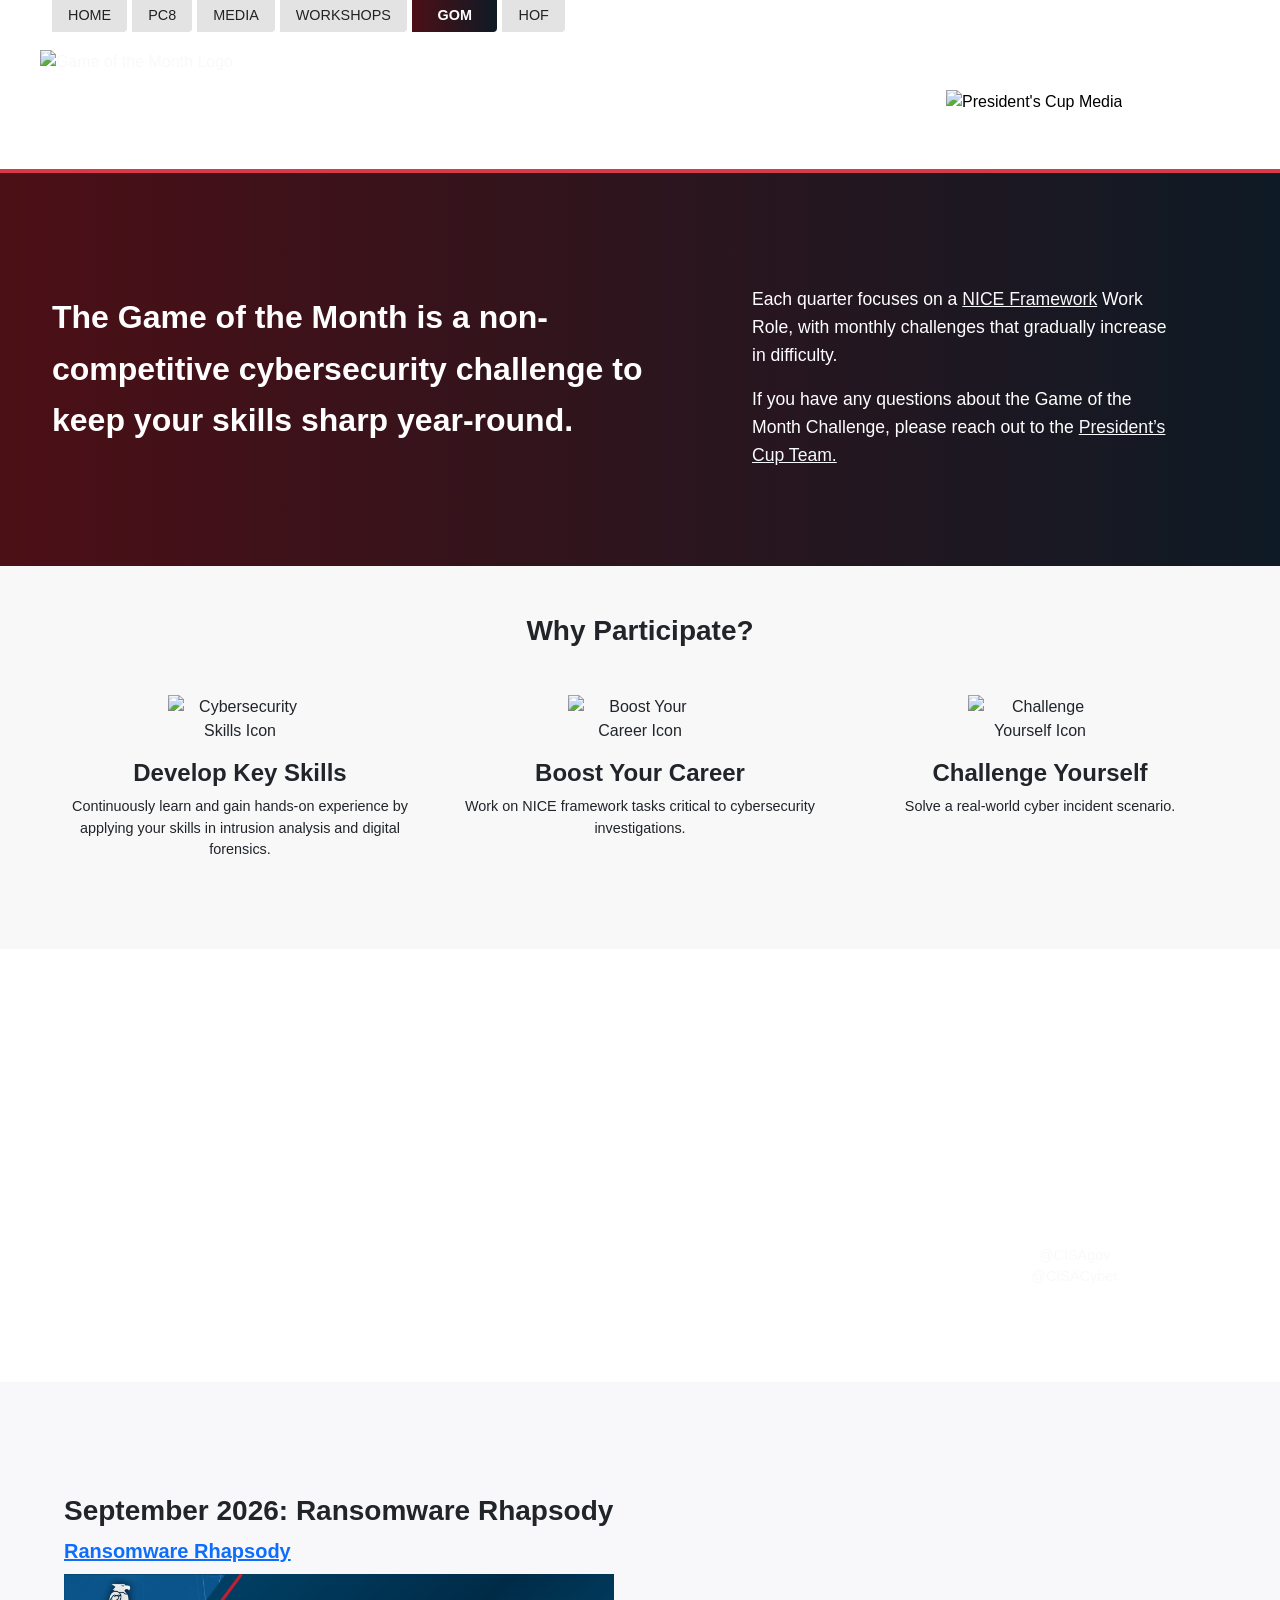
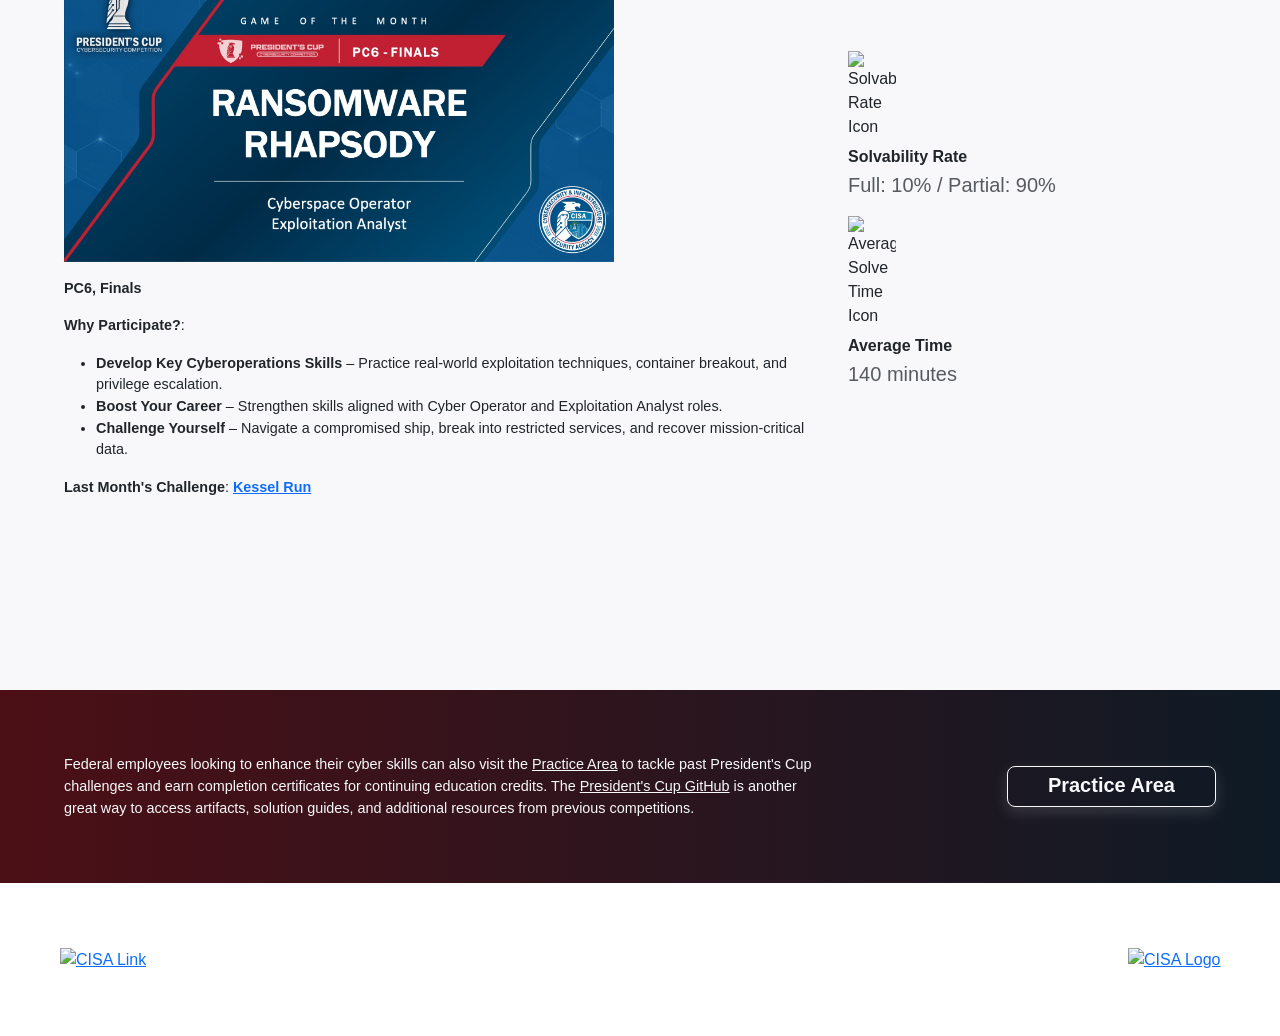
==== game-of-the-month/index.html @ ff6e50f5 "pc8-v8.1.5 Update Game of the Month for September (Ransomware Rhapsody)." ====
<!DOCTYPE html>
<html lang="en">
<head>
    <meta charset="UTF-8">
    <meta name="viewport" content="width=device-width, initial-scale=1.0">
    <title>President's Cup Cybersecurity Competition - Game of the Month</title>
    
    <!-- Favicon -->
    <link rel="icon" href="../img/favicon/favicon.png" type="image/png">
    <link rel="icon" href="../img/favicon/favicon-light.png" type="image/png" media="(prefers-color-scheme: light)">
    <link rel="icon" href="../img/favicon/favicon-dark.png" type="image/png" media="(prefers-color-scheme: dark)">

    <!-- Bootstrap CSS -->
    <link href="https://cdn.jsdelivr.net/npm/bootstrap@5.3.3/dist/css/bootstrap.min.css" rel="stylesheet">
    
    <!-- Animate.css -->
    <link rel="stylesheet" href="https://cdnjs.cloudflare.com/ajax/libs/animate.css/4.1.1/animate.min.css"/>

    <!-- Main Stylesheet -->
    <link rel="stylesheet" href="../css/style.css?ver=8.1.5">
    
    <!-- Google tag (gtag.js) -->
    <script async src="https://www.googletagmanager.com/gtag/js?id=G-NVR9SKL9J6"></script>
    <script>
    window.dataLayer = window.dataLayer || [];
    function gtag(){dataLayer.push(arguments);}

    gtag('set', {
        'allow_google_signals': false,
        'allow_ad_personalization_signals': false,
        'ads_data_redaction': true
    });

    gtag('js', new Date());

    gtag('config', 'G-NVR9SKL9J6', {
        'allow_google_signals': false,
        'allow_ad_personalization_signals': false
    });
    </script>

    <!-- We participate in the US government's analytics program. See the data at analytics.usa.gov. -->
    <script async type="text/javascript" src="https://dap.digitalgov.gov/Universal-Federated-Analytics-Min.js?agency=DHS" id="_fed_an_ua_tag"></script>

</head>

<body>

    <!-- Header Navigation -->
    <header>
        <div class="container">
            <ul class="nav nav-tabs-std">
                <li class="nav-item">
                    <a class="nav-link" href="../"><span>Home</span></a>
                </li>
                <li class="nav-item">
                    <a class="nav-link" href="../pc8/"><span>PC8</span></a>
                </li>
                <li class="nav-item">
                    <a class="nav-link" href="../media/"><span>Media</span></a>
                </li>
                <li class="nav-item">
                    <a class="nav-link" href="../workshops/"><span>Workshops</span></a>
                </li>
                <li class="nav-item">
                    <a class="nav-link active nav-minimized" aria-current="page" href="../game-of-the-month/"><span>GoM</span></a>
                </li>
                <li class="nav-item">
                    <a class="nav-link nav-minimized" href="../hack-of-fame/"><span>HoF</span></a>
                </li>
            </ul>
        </div>
    </header>

    <main>
        <!-- Executive Order Evergreen -->
        <section id="executive-order" class="executive-icon ps-4 pb-3 pt-5 pe-5 text-black">
            <div class="container">
                <div class="row">
                    <div class="logo-cisa pt-4">
                        <img src="../img/logo-cisa.png" loading="eager" data-cf-lazy="never" alt="President's Cup Media">
                    </div>
                </div>
            </div>
        </section>

        <!-- Hero Section for Game of the Month Page -->
        <section class="mt-4">
             <div class="container position-relative">
                <div class="gom-hero-title">
                    <img src="../img/gom-title.png" class="img-fluid" loading="eager" data-cf-lazy="never" alt="Game of the Month Logo">
                </div>
            </div>
        </section>

        <!-- Hero Section for Game of the Month Page -->
        <section id="gom-hero" class="hero-gradient-section px-3">
             <div class="container position-relative">
                <div class="row align-items-center">
                    <!-- Left Column: Title and Description -->
                    <div class="col-lg-7 col-md-12">
                        <p class="fs-2 fw-bold">
                            The Game of the Month is a non-competitive cybersecurity challenge to keep your skills sharp year-round. 
                        </p>
                    </div>
    
                    <!-- Right Column: Bullet Points -->
                    <div class="col-lg-5 col-md-12">
                        <ul class="fs-6 features-list">
                            <p>Each quarter focuses on a <a  class="link-light" href="https://niccs.cisa.gov/tools/nice-framework" target="_blank" rel="noopener noreferrer">NICE Framework</a> Work Role, with monthly challenges that gradually increase in difficulty.</p> 
                            <p>If you have any questions about the Game of the Month Challenge, please reach out to the <a class="link-light" href="mailto:presidentscup@cisa.dhs.gov" target="_blank" rel="noopener noreferrer">President’s Cup Team.</a></p>
                        </ul>
                    </div>
                </div>
            </div>
        </section>

        <!-- Why Participate Section -->
        <section id="why-participate" class="py-5 text-center">
            <div class="container text-dark">
                <h3 class="mb-5">Why Participate?</h3>
                <div class="row">
                    <div class="col-md-4 mb-4">
                        <div class="mb-3 mx-auto">
                            <img src="../img/icon-laptop.png" class="img-fluid" alt="Cybersecurity Skills Icon" loading="eager" data-cf-lazy="never">
                        </div>
                        <h4>Develop Key Skills</h4>
                        <p class="px-1 mt-2">Continuously learn and gain hands-on experience by applying your skills in intrusion analysis and digital forensics.</p>
                    </div>
                    <div class="col-md-4 mb-4">
                        <div class="mb-3 mx-auto">
                            <img src="../img/icon-stairs.png" class="img-fluid" alt="Boost Your Career Icon" loading="eager" data-cf-lazy="never">
                        </div>
                        <h4>Boost Your Career</h4>
                        <p class="px-1 mt-2">Work on NICE framework tasks critical to cybersecurity investigations.</p>
                    </div>
                    <div class="col-md-4 mb-4">
                        <div class="mb-3 mx-auto">
                            <img src="../img/icon-flag.png" class="img-fluid" alt="Challenge Yourself Icon" loading="eager" data-cf-lazy="never">
                        </div>
                        <h4>Challenge Yourself</h4>
                        <p class="px-1 mt-2">Solve a real-world cyber incident scenario.</p>
                    </div>
                </div>
            </div>
        </section>
        
       <!-- Archive Section -->
        <section id="gom-archive" class="py-5 text-white">
            <div class="py-5">
                    <div class="row py-5 align-items-center">
                        <div class="col-lg-1 col-md-12">
                        </div>
                        <div class="col-lg-6 col-md-12 mb-4 mb-lg-0">
                            <h3 class="fs-2 px-4">Game of the Month promotes the best that the President’s Cup has to offer with content from across the archive.</h3>
                        </div>
                        <div class="col-lg-1 col-md-12">
                        </div>
                        <div class="col-lg-4 col-md-12 text-center px-5">
                            <p class="px-5 fs-6">Each new challenge will be announced during the first week of the month on this page and CISA’s social media accounts:</p>
                            <div>
                                <svg xmlns="http://www.w3.org/2000/svg" width="24" height="24" fill="currentColor" class="bi bi-twitter-x mb-3" viewBox="0 0 16 16">
                                  <path d="M12.6.75h2.454l-5.36 6.142L16 15.25h-4.937l-3.867-5.07-4.425 5.07H.316l5.733-6.57L0 .75h5.063l3.495 4.633L12.601.75Zm-.86 13.028h1.36L4.323 2.145H2.865z"/>
                                </svg>
                                <p class="mb-0 text-white-50">
                                    <a class="link-light" href="https://x.com/CISAgov" target="_blank" rel="noopener noreferrer">
                                        @CISAgov
                                    </a>
                                </p>
                                <p class="mb-0 text-white-50">
                                    <a class="link-light" href="https://x.com/CISACyber" target="_blank" rel="noopener noreferrer">
                                        @CISACyber
                                    </a>
                                </p>
                            </div>
                        </div>
                    </div>
            </div>
        </section>

        <!-- Game Section -->
        <section id="gom-game" class="pt-3 pb-5">
            <div class="container py-5 px-4 text-dark">
                <div class="row py-5 align-items-center">
                    <!-- Left Column -->
                    <div class="col-lg-8">
                        <h3 class="mb-2">September 2026: Ransomware Rhapsody</h3>
                        <div class="gom-game-card mb-5">
                            <a href="https://presidentscup.cisa.gov/ctf/events/7/challenge/93" target="_blank" rel="noopener noreferrer">
                                <p class="fs-5 fw-bold mb-2">Ransomware Rhapsody</p>
                                <img src="game/2026/gom-2026-09.jpg" class="img-fluid mb-3" loading="eager" alt="Ransomware Rhapsody - September 2026 Game of the Month" data-cf-lazy="never">
                            </a>
                            <p class="fw-bold mb-3">
                            PC6, Finals
                                <span class="d-none">
                                    /
                                    Exploitation Analyst (CE-121)
                                    /
                                    Cyber Defense Forensics Analyst (CY-212)
                                    /
                                    Cyber Defense Incident Responder (CY-531)
                                </span>
                            </p>
                            <p><b>Why Participate?</b>:
                                <ul>
                                    <li><b>Develop Key Cyberoperations Skills</b> – Practice real-world exploitation techniques, container breakout, and privilege escalation.</li>
                                    <li><b>Boost Your Career</b> – Strengthen skills aligned with Cyber Operator and Exploitation Analyst roles.</li>
                                    <li><b>Challenge Yourself</b> – Navigate a compromised ship, break into restricted services, and recover mission-critical data.</li>
                                </ul>
                            </p>
                            <p><b>Last Month's Challenge</b>:
                                <b><a href="https://presidentscup.cisa.gov/ctf/events/7/challenge/94" target="_blank" rel="noopener noreferrer"> Kessel Run</a></b>
                            </p>
                        </div>
                    </div>
                    <!-- Right Column -->
                    <div class="col-lg-4 mt-4 mt-lg-0">
                        <div class="row">
                            <div class="col-12">
                                <img src="../img/icon-percent.png" class="img-fluid mb-2 gom-icon" alt="Solvability Rate Icon" loading="eager" data-cf-lazy="never">
                                <h4 class="fs-6 mb-1">Solvability Rate</h4>
                                <p class="fs-5 mb-0 text-muted">Full: 10% / Partial: 90%</p>
                            </div>
                            <div class="col-6 mt-3">
                                <img src="../img/icon-time.png" class="img-fluid mb-2 gom-icon" alt="Average Solve Time Icon" loading="eager" data-cf-lazy="never">
                                <h4 class="fs-6 mb-1">Average Time</h4>
                                <p class="fs-5 mb-0 text-muted">140 minutes</p>
                            </div>
                        </div>
                    </div>
                </div>
            </div>
        </section>
        
       <!-- History Section -->
        <section style="display: none" id="gom-history" class="pt-5 gradient-section text-center">
            <div class="container px-4 text-light">
                <h3 class="mb-3 fs-1">Game of the Month Archive</h3>
                <p class="mb-5 fs-5">Stay tuned for updates as challenges are released.</p>
            </div>
            <div>
                <img src="../img/gom-peeling-temp.png" class="img-fluid w-100 mt-3" loading="eager" data-cf-lazy="never" alt="Game of the Month Archive">
            </div>
        </section>
        
       <!-- Leaderboard Section -->
        <section style="display: none" id="gom-leaderboard" class="py-5 bg-white text-dark">
            <div class="container px-4 py-5">
                <div class="row">
                    <div class="col-lg-5">
                        <h3 class="mb-3">Leaderboard</h3>
                        <p class="text-muted">This section highlights our top participants from previous Game of the Month challenges.</p>
                    </div>
                    <div class="col-lg-7 mt-4 mt-lg-0 text-center">
                        <div class="leaderboard">
                            <div class="leaderboard-header row d-none d-lg-flex">
                                <h4 class="col-6 fs-5 text-uppercase">GAME</h4>
                                <h4 class="col-3 fs-5 text-uppercase">NAME</h4>
                                <h4 class="col-3 fs-5 text-uppercase">SCORE</h4>
                            </div>
                            <div class="leaderboard-item row pt-2">
                                <p class="col-lg-6" data-label="GAME">Peeling an Onion</p>
                                <p class="col-lg-3" data-label="NAME">John Smith</p>
                                <p class="col-lg-3" data-label="SCORE">43813</p>
                            </div>
                            <div class="leaderboard-item row">
                                <p class="col-lg-6" data-label="GAME">All Your Domains Are Belong To Us</p>
                                <p class="col-lg-3" data-label="NAME">Jimmy Smith</p>
                                <p class="col-lg-3" data-label="SCORE">105902</p>
                            </div>
                            <div class="leaderboard-item row">
                                <p class="col-lg-6" data-label="GAME">A King's Ransom</p>
                                <p class="col-lg-3" data-label="NAME">Jennifer Smith</p>
                                <p class="col-lg-3" data-label="SCORE">50199</p>
                            </div>
                             <div class="leaderboard-item row">
                                <p class="col-lg-6" data-label="GAME">Game 4</p>
                                <p class="col-lg-3" data-label="NAME">Timothy Smith</p>
                                <p class="col-lg-3" data-label="SCORE">3092</p>
                            </div>
                             <div class="leaderboard-item row">
                                <p class="col-lg-6" data-label="GAME">Game 5</p>
                                <p class="col-lg-3" data-label="NAME">Jerry Smith</p>
                                <p class="col-lg-3" data-label="SCORE">50921</p>
                            </div>
                             <div class="leaderboard-item row">
                                <p class="col-lg-6" data-label="GAME">Game 6</p>
                                <p class="col-lg-3" data-label="NAME">Jillian Smith</p>
                                <p class="col-lg-3" data-label="SCORE">10394</p>
                            </div>
                        </div>
                    </div>
                </div>
            </div>
        </section>

       <!-- Practice Area -->
        <section id="gom-practice" class="py-5 gradient-section">
            <div class="container px-4 py-3 text-light">
                <div class="row align-items-center">
                    <div class="col-lg-8 text-center text-lg-start">
                        <p class="mb-0">Federal employees looking to enhance their cyber skills can also visit the <a class="link-light" href="https://presidentscup.cisa.gov/ctf/practice" target="_blank" rel="noopener noreferrer">Practice Area</a> to tackle past President's Cup challenges and earn completion certificates for continuing education credits. The <a class="link-light" href="https://github.com/cisagov/prescup-challenges" target="_blank" rel="noopener noreferrer">President's Cup GitHub</a> is another great way to access artifacts, solution guides, and additional resources from previous competitions.</p>
                    </div>
                    <div class="col-lg-4 text-center mt-4 mt-lg-0 text-lg-end">
                        <a href="https://presidentscup.cisa.gov/ctf/practice" target="_blank" rel="noopener noreferrer" class="btn btn-outline-light btn-lg shadow-light">Practice Area</a>
                    </div>
                </div>
            </div>
        </section>

    </main>

    <!-- Footer -->
    <footer class="py-5">
        <div class="container py-3">
            <div class="d-flex flex-column flex-md-row justify-content-between align-items-center">
                <div class="mb-4 mb-md-0">
                    <div class="footer-briefed px-2">
                        <a href="https://www.cisa.gov/prescup" target="_blank" rel="noopener noreferrer">
                            <img src="../img/footer-cisa.png" loading="eager" data-cf-lazy="never" alt="CISA Link">
                        </a>
                    </div>
                </div>
                <div class="d-flex align-items-center">
                    <div class="footer-logo">
                        <a href="https://www.cisa.gov" target="_blank" rel="noopener noreferrer">
                            <img src="../img/footer-logo-cisa.png" loading="eager" data-cf-lazy="never" alt="CISA Logo"> 
                        </a>                  
                    </div>
                </div>
            </div>
        </div>
    </footer>

    <!-- Bootstrap JS Bundle -->
    <script src="https://cdn.jsdelivr.net/npm/bootstrap@5.3.3/dist/js/bootstrap.bundle.min.js"></script>
    
    <!-- Custom JS for animations -->
    <!-- 
    <script>
        document.addEventListener('DOMContentLoaded', function () {
            const animatedElements = document.querySelectorAll('.redacted-container, .btn-register');

            if (animatedElements.length > 0) {
                const observer = new IntersectionObserver((entries) => {
                    entries.forEach(entry => {
                        if (entry.isIntersecting) {
                            entry.target.classList.add('is-visible');
                            observer.unobserve(entry.target);
                        }
                    });
                }, {
                    threshold: 0.5 // Trigger when 50% of the element is visible
                });

                animatedElements.forEach(el => {
                    observer.observe(el);
                });
            }

            // Text decode effect for navigation
            const letters = "ABCDEFGHIJKLMNOPQRSTUVWXYZ0123456789/$@!?";
            const navLinks = document.querySelectorAll('.nav-tabs-spy .nav-link span');

            const decodeEffect = (element) => {
                const originalText = element.dataset.originalText;
                let iteration = 0;

                if (element.dataset.intervalId) {
                    clearInterval(parseInt(element.dataset.intervalId));
                }

                const intervalId = setInterval(() => {
                    element.innerText = originalText
                        .split("")
                        .map((letter, index) => {
                            if(index < iteration) {
                                return originalText[index];
                            }
                            return letters[Math.floor(Math.random() * letters.length)];
                        })
                        .join("");

                    if(iteration >= originalText.length){
                        clearInterval(intervalId);
                        element.dataset.intervalId = null;
                    }

                    iteration += 1 / 3;
                }, 65); // animation speed

                element.dataset.intervalId = intervalId;
            };

            navLinks.forEach(span => {
                span.dataset.originalText = span.innerText;
                span.style.minWidth = span.offsetWidth + 'px';
                span.style.display = 'inline-block';

                // Initial animation on page load
                decodeEffect(span);

                // Add hover event listener
                span.parentElement.onmouseover = () => {
                    // decodeEffect(span);
                };
            });
        });
    </script>
    -->

    <!-- Fix for Cloudflare Miroge -->
    <script>   
        function fixCloudflareMirageImages() {
            const images = document.querySelectorAll('img');
            
            images.forEach(img => {

                if (!img.src && img.dataset.cfsrc) {
                    // Override Cloudflare parameters
                    img.style.setProperty('display', 'inherit', 'important');
                    img.style.setProperty('visibility', 'inherit', 'important');
                    img.src = img.dataset.cfsrc;
                }
            });
        }
    
        // Run the function after the current browser execution stack is clear
        setTimeout(fixCloudflareMirageImages, 1);
    </script>

</body>
</html>
---- css/style.css ----
/*--------------------------------------------------
  Global Styles & Variables
--------------------------------------------------*/
:root {
    --dark-bg: #000000; /* Page background is now black */
    --light-text: #f8f9fa;
    --dark-text: #212529;
    --spy-gray: #343a40;
    --placeholder-gray: #CCCCCC;
}

html {
    /* touch-screen off-canvas color */
    /* background: #333333; */
}

body {
    /* background-color: var(--dark-bg); */ 
    color: var(--light-text);
    font-family: 'Helvetica Neue', Helvetica, Arial, sans-serif;
    -webkit-font-smoothing: antialiased;
    -moz-osx-font-smoothing: grayscale;
    overflow-x: hidden;
}

h1, h2, h3, h4, h5, h6 {
    font-weight: 700;
}

h2, h5 {
    font-family: Futura, 'Helvetica Neue', Helvetica, Arial, sans-serif;
    text-transform: uppercase;
}

p, li, .inner-table {
    font-size: 0.9rem;
}

/* Bootstrap container max-width override */ 
.container {
    max-width: 1200px;
}

/* Increase font size on larger screens */ 
@media (min-width: 1601px) {
    html {
        font-size: 18px;
    }
    p, li {
        font-size: 1rem;
    }
    .nav-tabs-spy .nav-link {
        padding: 0rem 1.4rem !important;
    }
    .nav-tabs-alt .nav-link {
        padding: 0.1rem 1.4rem !important;
    }
}



/*--------------------------------------------------
  Cloudflare Mirage / Server-Side Overrides
--------------------------------------------------*/
@media (max-width: 768px) {
    #workshop-details img[data-cfsrc*="icon"] {
        margin: 0px auto !important;
        margin-bottom: 20px !important;
    }
    #why-participate img[data-cfsrc*="icon"] {
        margin: 0px auto !important;
    }
}






/*--------------------------------------------------
  Torn Edge Mask Effect (Only Works On Server, Can't Be Tested Locally)
--------------------------------------------------*/

.torn-edge-top {
    position: relative;
    background-color: green; /* This is the color of our section */
}

.torn-edge-top::before {
    content: ''; /* Pseudo-elements must have a content property */
    position: absolute; /* Positioned relative to the .torn-edge-section */
    
    /* Sizing and Positioning */
    width: 100%;
    height: 36px; /* This should be the height of your tear effect */
    left: 0;
    top: -36px; /* This is the key: a negative top value equal to the height pulls it up, overlapping the previous section */

    /* The background color MUST be set explicitly to match the section's color */
    background-color: blue;

    /* * The SVG mask. The mask cuts out the shape from the background.
     * 'mask-size: cover;' ensures the SVG stretches to fill the entire pseudo-element.
    */
  -webkit-mask-image: url('../img/mask-paper-top.png');
  -webkit-mask-repeat: repeat;
  -webkit-mask-position: bottom;
  -webkit-mask-size: contain;

  mask-image: url('../img/mask-paper-top.png');
  mask-repeat: repeat;
  mask-position: bottom;
  mask-size: contain;
}

@media (max-width: 768px) {
   .torn-edge-top:before {
        -webkit-mask-size:300% 50%;
        mask-size: 300% 30%;
    }
}  
  

/*--------------------------------------------------
  Header & Navigation Tabs
--------------------------------------------------*/
header {
    position: relative;
    z-index: 10;
}

.nav-item {
    margin-right: 5px;
}

@media (max-width: 768px) {
    header .container {
        padding-left: 0px !important;
        padding-right: 0px !important;
    }
}

@media (max-width: 576px) {
    /* Full-width mobile navigation */
    header .container {
        max-width: 100%;
        padding: 0;
    }
    .nav-tabs-std {
        display: flex;
        flex-wrap: nowrap;
        width: 100%;
    }
    .nav-tabs-std .nav-item {
        flex-grow: 1;
        text-align: center;
        margin: 0;
    }
    .nav-tabs-std .nav-link {
        width: 100%;
        border-radius: 0;
    }
}




/*----------------------------
  Spy Tabs
----------------------------*/

.nav-tabs-spy {
    border-bottom: none; 
    display: flex;
    justify-content: flex-start;
    padding-left: 1rem;
}

.nav-tabs-spy .nav-link {
    background-image: url('../img/nav-tab.svg');
    background-color: transparent;
    background-size: 100% 100%;
    background-repeat: no-repeat;
    background-position: center;
    border: none;
    height: 32px;
    width: auto;
    color: #fff;
    padding: 0.25rem 1.4rem;
    font-weight: bold;
    transition: transform 0.2s ease-in-out;
}

.nav-tabs-spy .nav-link span {
    text-transform: uppercase;
    font-size: 0.9rem;
    font-family: 'Courier New', Courier, monospace;
}

.nav-tabs-spy .nav-link:hover {
    transform: translateY(-5px);
}

/* Special style for the PC07 tab's inner label */
.nav-tabs-spy .nav-link.active span {
    background-image: url('../img/nav-current.svg');
    background-color: transparent;
    background-size: 100% 100%;
    background-repeat: no-repeat;
    background-position: center;
    color: #000;
    padding: 0rem 0.6rem;
    display: inline-block;
}

/* Ensure other tab text remains white */
.nav-tabs-spy .nav-link:not(.active) span {
     color: #fff;
}

.nav-tabs-spy .nav-minimized {
    /* display: none; */
    /* letter-spacing: -0.5px; */
    /* font-size: 0.7rem !important;
    line-height: 1;
    text-align: center;
    padding: 0.25rem 1.2rem; */
    text-transform: initial;
}


/*----------------------------
  Evergreen Tabs
----------------------------*/

.nav-tabs-alt {
    border-bottom: none; 
    display: flex;
    justify-content: flex-start;
    padding-left: 1rem;
}

.nav-tabs-alt .nav-link {
    background-image: url('../img/nav-tab.svg');
    background-color: transparent;
    background-size: 100% 100%;
    background-repeat: no-repeat;
    background-position: center;
    border: none;
    height: 32px;
    color: #fff;
    padding: 0.25rem 1.4rem;
    font-weight: bold;
    transition: transform 0.2s ease-in-out;
}

.nav-tabs-alt .nav-link:hover {
    transform: translateY(-5px);
}

.nav-tabs-alt .nav-link span {
    text-transform: uppercase;
    font-size: 0.9rem;
    font-family: 'Helvetica Neue', Helvetica, Arial, sans-serif !important;
}

/* Special style for the PC07 tab's inner label */
.nav-tabs-alt .nav-link.active span {
    background-image: url('../img/nav-current.svg');
    background-color: transparent;
    background-size: 100% 100%;
    background-repeat: no-repeat;
    background-position: center;
    color: #000;
    padding: 0rem 0.6rem;
    display: inline-block;
}

/* Ensure other tab text remains white */
.nav-tabs-alt .nav-link:not(.active) span {
     color: #fff;
}

.nav-tabs-alt .nav-minimized {
    /* display: none; */
    /* letter-spacing: -0.5px; */
    /* font-size: 0.7rem !important;
    line-height: 1;
    text-align: center;
    padding: 0.25rem 1.2rem; */
    text-transform: initial;
}




/*----------------------------
  Clean Tabs
----------------------------*/

.nav-tabs-std .nav-link {
    color: #222;
    font-size: 1rem;
    padding: 1px 1.5rem;
    transition: transform 0.2s ease-in-out;
    background: #e3e3e3;
    border-radius: 0px 0px 4px 0px;
    height: 32px;
}

.nav-tabs-std .nav-link:not(.active) span {
    color: #222;
    font-family: sans-serif;
    font-weight: normal;
}

.nav-tabs-std .nav-link.active {
    background: linear-gradient(90deg, rgba(76,15,22,1) 0%, rgba(14,26,37,1) 100%);
    color: #ffffff;
}

.nav-tabs-std .nav-link span {
    text-transform: uppercase;
    font-size: 0.9rem;
}

.nav-tabs-std .nav-link.active span {
    color: white;
    font-weight: bold;
    padding: 0rem 0.6rem;
    display: inline-block;
}

.nav-tabs-std .nav-link:hover {
    transform: translateY(-5px);
}

@media (max-width: 1600px) {
    .nav-tabs-std .nav-link {
        padding: 3px 1rem;
    }
    .nav-tabs-std .nav-item {
        margin-left: 0px;
        margin-bottom: 0px;
    }
}

@media (max-width: 576px) {
     .nav-tabs-std .nav-link {
        padding: 3px 0.75rem;
    }
}

@media (max-width: 420px) {
    .nav-tabs-std .nav-link {
        padding: 3px 0.5rem;
    }
    .nav-tabs-std .nav-link.active span {
        padding: 0rem 0.5rem;
    }
    .nav-tabs-std .nav-link span {
        font-weight: 600 !important;
    }
}

@media (max-width: 390px) {
    .nav-tabs-std .nav-link {
        padding: 3px 0.4rem;
    }
    .nav-tabs-std .nav-link.active span {
        padding: 0rem 0.4rem;
    }
    .nav-tabs-std .nav-link span {
        font-size: 0.85rem;
        font-weight: 600 !important;
    }
}

@media (max-width: 360px) {
    .nav-tabs-std .nav-link {
        padding: 3px 0.3rem;
    }
    .nav-tabs-std .nav-link.active span {
        padding: 0rem 0.25rem;
    }
    .nav-tabs-std .nav-link span {
        font-size: 0.8rem;
        font-weight: 600 !important;
    }
}



/*--------------------------------------------------
  Header Fixed Box
--------------------------------------------------*/
/* Deprecated PC7 Style */
/*
#executive-order {
    position: absolute;
    right: 0px;
    top: -50px;
    width: 360px;
    box-shadow: -20px 18px 20px 0px rgba(0, 0, 0, 0.15);
    background: white;
    transform: rotate(-7deg);
    z-index: 1;      
}
*/
#executive-order {
    background: linear-gradient(90deg, rgba(76,15,22,1) 0%, rgba(14,26,37,1) 100%);
    position: absolute;
    top: 0px;
    right: 65px;
    width: 360px;
    border-radius: 0px 0px 8px 8px;
    box-shadow: -20px 18px 20px 0px rgba(0, 0, 0, 0.05);
    z-index: 1;      
}

#executive-order p {
    color: white;
    font-weight: bold;  
    font-size: 0.9rem;
    line-height: 1.3;          
}

.executive-icon {
    position: relative !important;
    transform: none !important;
    background: none !important;
    box-shadow: none !important;
    margin-left: auto !important;
    top: -15px !important;
}

@media (max-width: 1600px) {
    #executive-order {
        position: absolute;
        right: 50px;
        width: 320px;
    }            
}


/*--------------------------------------------------
  Home -> Hero Section
--------------------------------------------------*/
#hero {
    color: var(--dark-text);
    /*
    background-image: url('../img/spy-mobile.svg');
    background-repeat: no-repeat;
    background-position: bottom right;
    background-size: 1100px;
    background-position-x: 60%;
    */
    background: white;
    height: 85vh;
    display: flex; /* Use flexbox for centering */
    align-items: center; /* Vertical center */
    justify-content: center; /* Horizontal center */
}

.hero-content {
    text-align: center;
}

.hero-logo-img {
    width: 800px;
    max-width: 90vw;
}

.hero-title-img {
    width: 500px;
    max-width: 60vw;
}

.btn {
    /* font-family: 'Courier New', Courier, monospace; */
    font-weight: bold;
}

.btn:hover {
    border-color: #000000;
}

.btn-register {
    /* display: none !important;  Hide the register button until registration opens again */
}

.btn-register {
    background-color: #4C0F16;
    border: 2px solid #888;
    color: white;
    padding: 0.45rem 2rem 0.6rem 2rem;
    margin-top: 2rem;
    font-weight: bold;
    box-shadow: 0 4px 10px rgba(0,0,0,0.1);
    position: relative;
    overflow: hidden;
    z-index: 1;
}

.btn-register:hover {
    background: white;
    color: black;
}

.btn-register:active, .btn-register:focus-visible {
    background-color: rgba(14, 26, 37, 1) !important;
    border-color: rgba(14, 26, 37, 1) !important;
    box-shadow: none !important;
}

.btn-practice {
    background-color: #fff;
    border: 2px solid #4C0F16;
    color: #000;
    padding: 0.45rem 2rem 0.6rem 2rem;
    margin-top: 2rem;
    font-weight: bold;
    box-shadow: 0 4px 10px rgba(0,0,0,0.1);
    position: relative;
    overflow: hidden;
    z-index: 1;
}

.btn-practice:hover {
    background: #16385a;
    color: white;
}



/* Disable animation overlay effect on registration buttons */
/*
.btn-register::after {
    content: '';
    position: absolute;
    top: 0;
    left: 0;
    width: 100%;
    height: 100%;
    background-color: var(--dark-text);
    transform: scaleX(1);
    transform-origin: left;
    transition: transform 2s cubic-bezier(0.25, 1, 0.5, 1);
    z-index: 2;
}
*/

.btn-register.is-visible::after {
    transform: scaleX(0);
}

.scroll-arrow {
    margin-top: 2rem;
    margin-bottom: 2rem;
    width: 60px;
    animation: gentle-bounce 2s ease-in-out infinite;
}

@keyframes gentle-bounce {
    0%, 100% {
        transform: translateY(0);
    }
    50% {
        transform: translateY(10px);
    }
}

/*--------------------------------------------------
  Home -> Mission Section
--------------------------------------------------*/
.torn-edge-divider {
    height: 60px;
    background-image: url('../img/mission-tear.svg');
    background-repeat: repeat-x;
    background-position: bottom center;
    background-size: contain;
    margin-top: -30px;
    display: none;
}

#mission-awaits {
    /*
    background-image: url(../img/mission-bg.svg);
    background-repeat: no-repeat;
    background-position: top center;
    background-size: cover;
    margin-top: -45px;
    */
}

/*--------------------------------------------------
  Home -> Redaction Animation
--------------------------------------------------*/
.redacted-container {
    transform: rotate(-2deg);
}

.redaction-row {
    display: flex;
    align-items: center;
    margin-bottom: 1rem;
    min-height: 3rem;
}

/* Staggered layout for redaction rows */
.redaction-row:nth-of-type(1) { justify-content: flex-end; margin-right: 3rem; }
.redaction-row:nth-of-type(2) { justify-content: flex-end; }
.redaction-row:nth-of-type(3) { justify-content: flex-end; }
.redaction-row:nth-of-type(4) { justify-content: flex-end; margin-right: -0.1rem; }
.redaction-row:nth-of-type(5) { justify-content: flex-end; }


.redaction-row h2 {
    flex-shrink: 0;
    margin: 0 0.5rem;
    font-size: 2.2rem;
}

.redacted-text {
    position: relative;
    margin: 0 0.5rem;
}

.redacted-text span {
    color: #fff;
    font-family: Courier;
    font-weight: 700;
    font-size: 2.2rem;
    white-space: nowrap;
}

.redacted-text::after {
    content: '';
    opacity: 1;
    position: absolute;
    top: 0;
    left: 0;
    height: 100%;
    width: 100%;
    background-image: url(../img/redaction-white.svg);
    background-repeat: no-repeat;
    background-size: 100% 100%;
    background-position: center;
    transform: scaleX(0);
    transform-origin: left;
}

/* This class will be added by JS to trigger the animation */
.redacted-container.is-visible .redacted-text::after {
    animation-name: draw-redaction-cover;
    animation-duration: 1.3s;
    animation-timing-function: ease-out;
    animation-fill-mode: forwards;
    animation-delay: var(--animation-delay, 0s);
}

@keyframes draw-redaction-cover {
    from {
        transform: scaleX(0);
    }
    to {
        transform: scaleX(1);
    }
}

/*--------------------------------------------------
  Home -> Intel Subsection
--------------------------------------------------*/
#intel {
    color: var(--dark-text);
    max-width: initial;
    padding-left: 12% !important;
    padding-right: 0;
}

.intel-card {
    color: var(--dark-text);
    position: relative;
    background-image: url('../img/intel-card.png');
    background-repeat: no-repeat;
    background-position: top left;
    background-size: cover;
}

#agent-toolkit {
    background: linear-gradient(91deg, rgba(55, 5, 13, 1) 0%, rgba(27, 50, 72, 1) 100%);
    overflow-x: hidden;
}

/*
#agent-toolkit {
    background-image: url(../img/agent-toolkit.svg);
    background-repeat: no-repeat;
    background-position: bottom;
    background-size: 100% 100%;
    overflow-x: hidden;
}

@media (max-width: 1200px) {
    #agent-toolkit {
        background-size: cover;
    }
}
*/

@media (max-width: 576px) {
    #agent-toolkit .d-flex .col {
        padding-right: calc(var(--bs-gutter-x) * .2) !important;
        padding-left: calc(var(--bs-gutter-x) * .2) !important;
    }
}

.intel-icons > div:hover {
    transition: transform 0.2s ease-in-out;
}

.intel-icons > div:hover {
    transform: translateY(-5px);
}

/* Disable pointer events until registration opens */
.intel-icon-1 {   
    /* pointer-events: none; */
}

.intel-icon-1 img {   
    padding-top: 1rem;
    width: 92% !important;
}
.intel-icon-2 img {   
    width: 100% !important;
}
.intel-icon-3 img {        
    padding-top: 1.1rem;
    width: 92% !important;
}
.intel-icon-4 img {        
    padding-top: 0.8rem;
    width: 67% !important;
}

@media (max-width: 768px) {
    .intel-card-title {
        min-width: 150% !important;
        max-width: 150% !important;
        margin: 0px auto !important;
    }
    .intel-icons .col-6 {        
        padding: 0px !important;
    }
    .intel-card .intel-icons {
        text-align: center !important;
    }
}

@media (max-width: 576px) {
    .intel-card-title {
        min-width: 150% !important;
        max-width: 150% !important;
        margin-left: -25% !important;
    }
}

/*--------------------------------------------------
  Home -> Timeline Section
--------------------------------------------------*/
#timeline {
    /*
    background-image: url(../img/timeline-bg.svg);
    background-repeat: no-repeat;
    background-position: top left;
    background-position-x: 10%;
    background-size: cover;
    margin-top: -120px;
    color: var(--dark-text);
    position: relative;
    */
}

.timeline-title {
    overflow: hidden;
}

.timeline-title img {
    width: 100%;
}

.timeline-status {
    border: 1px solid #dee2e6;
}

.timeline-button {        
    text-align: center;
}

.timeline-button .btn-register {
    margin-top: 0.5rem !important;
}

@media (max-width: 1200px) {
    .timeline-button .btn-register {
        margin-top: 2rem !important;
    }
}

.timeline-individual .row div,
.timeline-team .row div {
    border-right: 3px dotted #bbbbbb;
    border-bottom: 1px solid #bbbbbb;
    position: relative; /* Needed for the pseudo-element */
}

.timeline-individual .row div:first-of-type, .timeline-individual .row div:last-of-type {
    border-right: none;
}

.timeline-team .row div:first-of-type, .timeline-team .row div:last-of-type {
    border-right: none;
}

.timeline-individual-mobile img, .timeline-teams-mobile img {
    width: 100%;      
}

.timeline-individual img, .timeline-team img {
    width: 100%;
    z-index: 1;
    position: relative;
}

/* Add a pseudo-element to create the inner border for 2/7 width columns */
.timeline-individual .col-md-2-of-7::after, .timeline-team .col-md-2-of-7::after {
    content: '';
    position: absolute;
    top: 0;
    left: 50%;
    height: 100%;
    border-right: 3px dotted #bbbbbb;
}

.timeline-black:before {
    content: '';
    position: absolute;
    top: 0;
    left: 0;
    height: 100%;
    width: 50%;
    background: black;            
}

.timeline-locality .row {
    /* display: grid;
    grid-template-columns: 1fr 4fr 2fr; 
    height: 10px; */
}

 .timeline-locality .col-blank {
    width: 15%;
}

.timeline-locality .col-virtual {
    height: 10px;
    width: 56%;
    margin-bottom: 5px;
    margin-right: 5px;
    border-top: 1px solid #aaaaaa;
    border-left: 1px solid #aaaaaa;
    border-right: 1px solid #aaaaaa;
}

.timeline-locality .col-virtual:before {
    content: 'virtual';
    position: relative;
    top: -25px;
    font-size: 0.8rem;
    font-family: Courier, monospace;
    text-transform: uppercase;          
}

.timeline-locality .col-in-person {
    height: 10px;
    width: 28%;
    margin-bottom: 5px;
    border-top: 1px solid #aaaaaa;
    border-left: 1px solid #aaaaaa;
    border-right: 1px solid #aaaaaa;           
}

.timeline-locality .col-in-person:before {
    content: 'in person finals';
    position: relative;
    top: -25px;
    font-size: 0.8rem;
    font-family: Courier, monospace;
    text-transform: uppercase;          
}

#spy-wrapper {

}

#spy {
    position: relative;    
    bottom: -125px;
    right: 100px;
    transform: scale(2.5);
}

@media (min-width: 1200px) {
    #spy {
        position: relative;    
        right: 200px;
    }
}

@media (min-width: 1400px) {
    #spy {
        position: relative;    
        right: 150px;
    }
}

@media (min-width: 1700px) {
    #spy {
        position: relative;    
        bottom: -200px;
        right: 100px;
        transform: scale(2.65);
    }
}

@media (min-width: 2200px) {
    #spy {
        position: relative;    
        bottom: -200px;
        right: 100px;
        transform: scale(2.8);
    }
}




/*--------------------------------------------------
  Home -> Skills Section & Buttons
--------------------------------------------------*/
#skills {
    background-image: url(../img/skills-bg.svg);
    background-repeat: no-repeat;
    background-position: top center;
    /* background-position-x: 10%; */
    background-size: cover;
    margin-top: -200px;
    padding-top: 200px !important;
    color: var(--dark-text);
    position: relative;
}

.skills-title {
    overflow: hidden;
}

.skills-title img {
    width: 100%;
}

.shadow-light {
    box-shadow: 0 5px 15px rgba(255, 255, 255, 0.15);
}

.btn-outline-light:hover {
    background-color: #fff;
    color: #000;
}

#hone-skills {
    background-image: url(../img/hone-skills.svg);
    background-repeat: no-repeat;
    background-position: 0% 20%;
    background-size: cover;
    color: var(--dark-text);
    position: relative;
}

@media (max-width: 480px) {
    #hone-skills {
        background-position: 12% 40%;
    }
}

/*--------------------------------------------------
  Footer
--------------------------------------------------*/
footer {
    background-color: white;
    color: var(--dark-text);
}

.footer-stamp, .footer-logo, .footer-briefed {

}

.footer-stamp img, .footer-logo img, .footer-briefed img {
    width: 100%;
}

.footer-briefed {
    width: 300px;
}

.footer-stamp {
    width: 160px;
}

.footer-logo {
    width: 100px;
}

/*--------------------------------------------------
  Responsiveness & Custom Grid
--------------------------------------------------*/

/* Responsive: min-width */

@media (min-width: 577px) {
    .mobile-only {
        display: none;
    }
}

@media (min-width: 769px) {
    .mobile-tablet-only {
        display: none;
    }
    
    .col-md-1-of-7 {
        flex: 0 0 auto;
        width: 14.2857%;
    }
    
    .col-md-2-of-7 {
        flex: 0 0 auto;
        width: 28.5714%;
    }
}

@media (min-width: 993px) {
    #hero {
        min-height: 550px;
        max-height: 700px;
    }
    
    .hero-content {
        margin-top: 25px;
        margin-left: -50px;
    }
    
    #skills {
        min-height: 750px;
        max-height: 900px;
    }            
    
    .redaction-row {
        margin-right: 3rem;
    }
}

@media (min-width: 1201px) {          

}        

@media (min-width: 1401px) {          
    #timeline > .container {
        /* max-width: 1100px; */
    }
    #skills {
        background-size: 100% 100%;
        max-height: 1400px;
    } 
    #intelTabs > li:first-of-type {
        margin-left: 17% !important;
    }   
}

@media (min-width: 1601px) {          
    #mission-awaits {
        /*
        margin-top: -65px !important;
        padding-top: 7rem !important;
        */
    }
    #timeline > .container {
        /* max-width: 1375px; */
    }
    .timeline-title {
        max-width: 1500px;
        margin: 0px auto;
    }
    .skills-title {
        padding-top: 4rem !important;
        padding-left: 6rem;
        padding-right: 6rem;
        max-width: 1500px;
        margin: 0px auto;
    }
    #intelligence-tabs {
        /*max-width: 1200px;
        margin: 0px auto;*/
    }
    #intelTabs > li:first-of-type {
        margin-left: 19% !important;
    }   
}

@media (min-width: 2200px) {          
    #intelTabs > li:first-of-type {
        margin-left: 23% !important;
    }   
}

@media (min-width: 2800px) {          
    #intelTabs > li:first-of-type {
        margin-left: 28% !important;
    }   
}

@media (min-width: 3400px) {          
    #intelTabs > li:first-of-type {
        margin-left: 33% !important;
    }   
}

@media (min-width: 4000px) {          
    #hone-skills {
        padding-top: 12rem !important;
        padding-bottom: 7rem !important;
        margin-top: -100px;
    }
}



/* Responsive: max-width */

@media (max-width: 1200px) {
    #upcoming-mission .container, 
    #mission-awaits .container,
    #timeline .container,
    #hone-skills .container,
    #why-participate .container {
        padding-right: 1.5rem !important;
        padding-left: 1.5rem !important;
    }
}

@media (max-width: 992px) {
    #hero {
        /* background-image: url('../img/spy-mobile.svg');
        background-repeat: no-repeat;
        background-position: bottom right;
        background-size: cover; */
        height: 75vh;
        min-height: 490px;
    }
    
   .redacted-container {
        transform: none !important;
        margin-bottom: 2rem;
    }
    
    .redaction-row {
        justify-content: center !important;
    }        

    #upcoming-mission .container {
        padding-right: 1.5rem !important;
        padding-left: 1.5rem !important;
    }

    #executive-order {
        visibility: hidden;
        max-height: 125px;
    }
}

@media (max-width: 768px) {
    .mobile-tablet-hide {
        display: none;
    }
    
    #mission-awaits .container {
        overflow: hidden;
    }
    
    h1 {
        font-size: 1.75rem;
    }

    #hero {
        height: 65vh;
        background-position: bottom right;
    }

    #intel, #intel .row {
        padding-left: 0px !important;
    }
    
    .intel-card h3 {
        rotate: 1deg;
        padding-top: 1rem !important;
        margin-bottom: 0px;
        width: 30rem;
        overflow: hidden;
        margin-left: -2rem !important;
    }

    .intel-card {
        background: white !important;
    }

    .redaction-row h2, .redacted-text span {
        font-size: 1.5rem;
    }
    
    .nav-tabs-spy .nav-link {
        padding: 0.25rem 0.75rem;
        font-size: 0.9rem;
    }

    .nav-tabs-alt .nav-link {
        padding: 0.25rem 0.75rem;
        font-size: 0.8rem;
    }
    
    .nav-tabs-spy, .nav-tabs-alt {
        padding-left: 0px;
    }

    .nav-tabs-spy .nav-item {
        margin-right: 0px;
        margin-left: 0px;
    }

    .nav-tabs-alt .nav-item {
        margin-right: 0px;
        margin-left: 0px;
    }
    
    .ind-eagle, .team-eagle {
        max-width: 50%;
    }
    
    .timeline-button {
        margin-bottom: 75px;
        text-align: center;
    }
    
    .timeline-dates {
        padding: 10px 0px 0px 0px !important;
    }
    
    .timeline-dates-solo {
        margin-top: -40px !important;
    }
    
    .timeline-title img {
        width: 160%;
        overflow: hidden;
    }
    
    #skills {
        min-height: initial;
    }

    .skills-title {
        padding-top: 0px !important;
    }
    
    .skills-title img {
        width: 150%;
        margin-left: -25%;
        overflow: hidden;
    }

    /* Webkit/iPhone element background fix */
    .nav-tabs-spy .nav-link, .nav-tabs-alt .nav-link {
        /* Set the border image properties */
        border-image-source: url('../img/nav-tab.svg');
        border-image-slice: 1 fill; /* Adjust '15' to fit your SVG's design */
        border-image-width: auto;

        /* Remove the old background properties */
        background-image: none !important;
        background-size: initial;
        background-repeat: initial;

        /* Keep your original height and width */
        height: 30px;
        width: auto;
        
        /* Prevents any actual background color from bleeding through */
        background-clip: padding-box; 
    }
    .nav-tabs-alt .nav-link.active span {
        background-size: cover !important;
        padding: 0rem 0.3rem !important;
    }
    .nav-tabs-spy .nav-link, .nav-tabs-alt .nav-link {
        margin-left: 0px;
        margin-right: 0px;
    }
    .nav-tabs-spy .nav-link {
        padding: 0.1rem 0.85rem 0.1rem 0.85rem;
    }
    .nav-tabs-alt .nav-link {
        padding: 0.3rem 0.85rem 0.1rem 0.85rem;
    }
    .nav-tabs-alt .nav-link span {
        font-size: 0.8rem;
    }
    .redacted-text::after {
        background-size: cover !important;
    }

    #executive-order {
        display: none;
    }
}

@media (max-width: 576px) {
    html {
        background: black;
    }
    
    #hero {
        height: 65vh;
        background-position: bottom right;
    }
    
    
    .btn-practice {
        margin-top: 1rem !important;
        padding: 0.5rem 1rem !important;
    }

    .nav-tabs-spy .nav-link, .nav-tabs-alt .nav-link {
        margin-left: 0px;
        margin-right: 0px;
    }

    #agent-toolkit {
        overflow-x: hidden;
    }    

    #upcoming-mission h1, #timeline h1 {
        text-align: center;
    }
}

@media (max-width: 420px) {
    .nav-tabs-spy .nav-link, .nav-tabs-alt .nav-link {
        margin-left: -3px;
        margin-right: -3px;
    }    
}

@media (max-width: 390px) {
    .nav-tabs-spy .nav-link, .nav-tabs-alt .nav-link {
        margin-left: -5px;
        margin-right: -4px;
    }    
}




/*--------------------------------------------------
  Evergreen Styles
--------------------------------------------------*/
.logo-secondary {
    overflow: hidden;
}

.logo-secondary img {
    max-height: 110px;
    transform: rotate(9deg);
}

.logo-cisa {
    overflow: hidden;
}

.logo-cisa img {
    max-height: 110px;
    max-width: 100%;
}

.gradient-section {
    background: linear-gradient(90deg, rgba(76,15,22,1) 0%, rgba(14,26,37,1) 100%);
    color: #ffffff;
}

.gradient-dark {
    background: linear-gradient(91deg, rgba(55,5,13,1) 0%, rgba(27,50,72,1) 100%);
    color: #ffffff;
}





















/*--------------------------------------------------
  President's Cup Photo Carousel
--------------------------------------------------*/

.pc-photo-carousel {
    --pc-gallery-visible: 2;
    --pc-gallery-arrow-size: 42px;
    position: relative;
    width: 100%;
}

/*--------------------------------------------------
  Mobile Column Setting

  data-mobile-columns="1" = one photo wide
  data-mobile-columns="2" = two photos wide
--------------------------------------------------*/

.pc-photo-carousel[data-mobile-columns="1"] {
    --pc-gallery-visible: 1;
}

.pc-photo-carousel[data-mobile-columns="2"] {
    --pc-gallery-visible: 2;
}

/*--------------------------------------------------
  Carousel Layout
--------------------------------------------------*/

.pc-photo-carousel__shell {
    position: relative;
    padding-left: 3rem;
    padding-right: 3rem;
}

.pc-photo-carousel__viewport {
    width: 100%;
    overflow: hidden;
    touch-action: pan-y;
}

.pc-photo-carousel__track {
    display: flex;
    width: 100%;
    transform: translate3d(0, 0, 0);
    transition: transform 450ms ease;
    will-change: transform;
}

/*--------------------------------------------------
  Slides
--------------------------------------------------*/

.pc-photo-carousel__slide {
    flex: 0 0 50%;
    min-width: 0;
    box-sizing: border-box;
    padding: 0.4rem;
    border: 0;
    background: transparent;
    cursor: pointer;
    appearance: none;
    -webkit-appearance: none;
}

.pc-photo-carousel[data-mobile-columns="1"] .pc-photo-carousel__slide {
    flex-basis: 100%;
}

.pc-photo-carousel[data-mobile-columns="2"] .pc-photo-carousel__slide {
    flex-basis: 50%;
}

.pc-photo-carousel__slide img {
    display: block;
    width: 100%;
    aspect-ratio: 3 / 2;
    object-fit: cover;
    object-position: center;
    border-radius: 6px;
    box-shadow: 0 4px 14px rgba(0, 0, 0, 0.15);
    transition: transform 180ms ease, box-shadow 180ms ease;
}

.pc-photo-carousel__slide:hover img {
    transform: scale(1.015);
    box-shadow: 0 6px 18px rgba(0, 0, 0, 0.22);
}

.pc-photo-carousel__slide:focus-visible {
    outline: 3px solid currentColor;
    outline-offset: 3px;
    border-radius: 6px;
}

/*--------------------------------------------------
  Tablet - 3 Photos Wide
--------------------------------------------------*/

@media (min-width: 768px) {
    .pc-photo-carousel,
    .pc-photo-carousel[data-mobile-columns="1"],
    .pc-photo-carousel[data-mobile-columns="2"] {
        --pc-gallery-visible: 3;
    }

    .pc-photo-carousel__slide,
    .pc-photo-carousel[data-mobile-columns="1"] .pc-photo-carousel__slide,
    .pc-photo-carousel[data-mobile-columns="2"] .pc-photo-carousel__slide {
        flex-basis: 33.333333%;
    }
}

/*--------------------------------------------------
  Desktop - 4 Photos Wide
--------------------------------------------------*/

@media (min-width: 992px) {
    .pc-photo-carousel,
    .pc-photo-carousel[data-mobile-columns="1"],
    .pc-photo-carousel[data-mobile-columns="2"] {
        --pc-gallery-visible: 4;
    }

    .pc-photo-carousel__slide,
    .pc-photo-carousel[data-mobile-columns="1"] .pc-photo-carousel__slide,
    .pc-photo-carousel[data-mobile-columns="2"] .pc-photo-carousel__slide {
        flex-basis: 25%;
    }

    /*
     * Extend the full carousel approximately 50px
     * beyond the container on each side.
     */
    .pc-photo-carousel__shell {
        margin-left: -50px;
        margin-right: -50px;
    }
}

/*--------------------------------------------------
  Main Carousel Controls
--------------------------------------------------*/

.pc-photo-carousel__control {
    position: absolute;
    top: 50%;
    z-index: 3;
    display: flex;
    align-items: center;
    justify-content: center;
    width: var(--pc-gallery-arrow-size);
    height: var(--pc-gallery-arrow-size);
    padding: 0;
    border: 0;
    background: transparent;
    box-shadow: none;
    cursor: pointer;
    transform: translateY(-50%);
    transition: opacity 150ms ease;
}

.pc-photo-carousel__control:hover {
    background: transparent;
    box-shadow: none;
    opacity: 0.7;
}

.pc-photo-carousel__control:focus-visible {
    outline: 2px solid currentColor;
    outline-offset: 4px;
}

.pc-photo-carousel__control img {
    display: block;
    width: 100%;
    height: 100%;
    object-fit: contain;
}

.pc-photo-carousel__control--prev {
    left: 0;
}

.pc-photo-carousel__control--prev img {
    transform: rotate(90deg);
}

.pc-photo-carousel__control--next {
    right: 0;
}

.pc-photo-carousel__control--next img {
    transform: rotate(-90deg);
}

/*--------------------------------------------------
  Smaller Controls on Phones
--------------------------------------------------*/

@media (max-width: 575.98px) {
    .pc-photo-carousel {
        --pc-gallery-arrow-size: 34px;
    }

    .pc-photo-carousel__shell {
        padding-left: 2.35rem;
        padding-right: 2.35rem;
    }

    .pc-photo-carousel__slide {
        padding: 0.25rem;
    }
}

/*==================================================
  Lightbox
==================================================*/

.pc-photo-lightbox {
    position: fixed;
    inset: 0;
    z-index: 1080;
    display: flex;
    align-items: center;
    justify-content: center;
    padding: 3rem 4.5rem;
    background: rgba(0, 0, 0, 0.88);
    cursor: zoom-out;
}

.pc-photo-lightbox[hidden] {
    display: none !important;
}

.pc-photo-lightbox__dialog {
    position: relative;
    display: flex;
    align-items: center;
    justify-content: center;
    width: auto;
    max-width: 100%;
    max-height: 100%;
    cursor: default;
}

.pc-photo-lightbox__image {
    display: block;
    width: auto;
    height: auto;
    max-width: min(1200px, 86vw);
    max-height: 86vh;
    object-fit: contain;
    border-radius: 4px;
    box-shadow: 0 8px 40px rgba(0, 0, 0, 0.5);
}

/*--------------------------------------------------
  Lightbox Close
--------------------------------------------------*/

.pc-photo-lightbox__close {
    position: fixed;
    top: 18px;
    right: 22px;
    z-index: 2;
    display: flex;
    align-items: center;
    justify-content: center;
    width: 46px;
    height: 46px;
    padding: 0;
    border: 0;
    color: #fff;
    background: transparent;
    font-family: Arial, sans-serif;
    font-size: 2.8rem;
    font-weight: 300;
    line-height: 1;
    cursor: pointer;
}

.pc-photo-lightbox__close:hover {
    opacity: 0.7;
}

.pc-photo-lightbox__close:focus-visible {
    outline: 2px solid #fff;
    outline-offset: 3px;
}

/*--------------------------------------------------
  Lightbox Previous / Next
--------------------------------------------------*/

.pc-photo-lightbox__nav {
    position: fixed;
    top: 50%;
    z-index: 2;
    display: flex;
    align-items: center;
    justify-content: center;
    width: 52px;
    height: 52px;
    padding: 0;
    border: 0;
    background: transparent;
    box-shadow: none;
    transform: translateY(-50%);
    cursor: pointer;
    transition: opacity 150ms ease;
}

.pc-photo-lightbox__nav:hover {
    background: transparent;
    opacity: 0.7;
}

.pc-photo-lightbox__nav:focus-visible {
    outline: 2px solid #fff;
    outline-offset: 4px;
}

.pc-photo-lightbox__nav img {
    display: block;
    width: 100%;
    height: 100%;
    object-fit: contain;
    filter: invert(1);
}

.pc-photo-lightbox__nav--prev {
    left: 18px;
}

.pc-photo-lightbox__nav--prev img {
    transform: rotate(90deg);
}

.pc-photo-lightbox__nav--next {
    right: 18px;
}

.pc-photo-lightbox__nav--next img {
    transform: rotate(-90deg);
}

/*--------------------------------------------------
  Lightbox Counter
--------------------------------------------------*/

.pc-photo-lightbox__counter {
    position: fixed;
    bottom: 18px;
    left: 50%;
    transform: translateX(-50%);
    color: #fff;
    font-size: 0.9rem;
    font-weight: 600;
    text-shadow: 0 1px 3px rgba(0, 0, 0, 0.8);
}

/*--------------------------------------------------
  Mobile Lightbox
--------------------------------------------------*/

@media (max-width: 575.98px) {
    .pc-photo-lightbox {
        padding: 3rem 2.8rem;
    }

    .pc-photo-lightbox__image {
        max-width: 90vw;
        max-height: 82vh;
    }

    .pc-photo-lightbox__nav {
        width: 38px;
        height: 38px;
    }

    .pc-photo-lightbox__nav--prev {
        left: 5px;
    }

    .pc-photo-lightbox__nav--next {
        right: 5px;
    }

    .pc-photo-lightbox__close {
        top: 8px;
        right: 10px;
    }
}

/*--------------------------------------------------
  Reduced Motion
--------------------------------------------------*/

@media (prefers-reduced-motion: reduce) {
    .pc-photo-carousel__track,
    .pc-photo-carousel__slide img {
        transition: none !important;
    }
}
























/*--------------------------------------------------
  Page -> Intel
--------------------------------------------------*/
#intelligence {
    background-image: url(../img/bg-pc8.jpg);
    background-repeat: no-repeat;
    background-position: top center;
    background-size: cover;
    /*
    background-image: url(../img/hone-skills.svg);
    background-repeat: no-repeat;
    background-position: top left;
    background-position-x: 20%;
    background-size: cover;
    */
}

.intel-title {
    overflow: hidden;
    position: relative;
    z-index: 1;
}

.intel-title img {
    max-width: 500px;
}

@media (max-width: 768px) {
    .intel-title img {
        margin-bottom: 3rem !important
    }
}

@media (max-width: 576px) {
    .intel-title img {
        max-width: 85%;
    }
}


.intel-tabs-nav {
    /* background: #000000;
    background: linear-gradient(91deg, rgba(55,5,13,1) 0%, rgba(27,50,72,1) 100%); */
    margin-top: -36px;
    border-bottom: none;
}

.intel-tabs-nav .nav-item {
    margin-right: 5px;
}

.intel-tabs-nav .nav-link {
    background-color: #d9dcdf;
    color: #495057;
    border: none;
    border-bottom: 3px solid transparent;
    border-radius: 10px 10px 0 0;
    font-weight: bold;
}

.intel-tabs-nav .nav-link.active {
    background-color: #fff;
    color: #000;
}

#intelligence-tabs .tab-content {
    max-width: 1100px;
    margin: auto;
}

#intelligence-tabs .tab-content a {
    color: black;
}

#intelligence-tabs .tab-content a:hover {
    
}

#intelligence-tabs .tab-pane p {
    margin-bottom: 5px;
}

#intelligence-tabs button.nav-link {
    padding-top: 5px !important;
    padding-bottom: 5px !important;
}

#intelligence-tabs button.nav-link h5 {
    text-transform: none;
    margin-bottom: 0px !important;
}

#intelligence-continued {
    position: relative;
    background-image: url(../img/bg-pc8-footer-v2.jpg);
    background-repeat: no-repeat;
    background-position: top right;
    background-size: cover;
    padding-bottom: 7rem !important;
    margin-bottom: -40px;
    z-index: 9999;
    /*
    position: relative;
    background-image: url(../img/hone-skills.svg);
    background-repeat: no-repeat;
    background-position: top left;
    background-size: cover;
    z-index: 9999;
    */
}

/* #intelligence-continued {
    position: relative;
}

#intelligence-continued:after {
    content: '';
    background-image: url(../img/border-paper-bottom-black.png);
    background-repeat: repeat-x;
    background-position: top center;
    background-size: contain;
    height: 32px;
    width: 100%;
    position: absolute;
    bottom: -31px;
    left: 0px;
} */

@media (max-width: 768px) {
    #intelligence {
        margin-top: -50px;
    }
    
    .intel-tabs-nav {
        /* background: rgb(29 48 69);
        background: linear-gradient(180deg, rgb(29 48 69) 51%, rgb(37 39 55) 51%); */
        background: black;
        background: linear-gradient(180deg, rgba(255, 255, 255, 0.0) 52%, rgba(255, 255, 255, 1.0) 52%);
    }

    #intelligence-tabs button.nav-link {
        padding-bottom: 2px !important;
    }

    #intelligence-tabs button.nav-link h5 {
        font-size: 16px;
    }

    #intelligence-continued {
        background-position-x: 62%;
    }
}

@media (max-width: 576px) {
    #intelligence-tabs button.nav-link h5 {
        font-size: 0.9rem;
    }
}

@media (max-width: 390px) {
    #intelligence-tabs button.nav-link h5 {
        font-size: 0.8rem;
    }
}







/*--------------------------------------------------
  Page -> Media
--------------------------------------------------*/
#media {
    border-top: 4px solid #d93a4a;
}

#media-title  {
    position: absolute;
    top: -123px;
    left: 0%;
    width: 400px;
    height: 120px;
    z-index: 5;
}

@media screen and (min-width: 769px) and (max-width: 992px) {
    #media-title{
        top: -100px !important;
        left: 25px !important;
        max-width: 338px;
    }
}

@media (max-width: 768px) {
    #media {
        margin-top: 30px !important;
    }
    #media-title {
        position: relative !important;
        top: 40px !important;
        margin: 0px auto !important;
        padding: 0px 12px;
        width: 100%;
        height: auto;
        z-index: 5;
        max-width: 450px;
    }
}

.tab-content-media .tab-content-media-left p {
    max-width: 500px;
}

.tab-content-media .tab-content-media-left img {
    max-width: 300px;
}

.pc1-logo, .pc3-logo, .pc4-logo {
    max-width: 225px !important;    
}

.pc2-logo, .pc5-logo, .pc6-logo {
    max-width: 270px !important;    
}

@media (max-width: 768px) {
    .pc1-logo, .pc2-logo, .pc3-logo, .pc4-logo, .pc5-logo, .pc6-logo, .pc7-logo {
        margin: 0px auto !important;
        display: block;
    }
}

.media-tabs-ext {
    background: linear-gradient(91deg, rgb(76 16 23) 0%, rgb(14 26 37) 100%);
}

.media-tabs-ext * {
    font-family: 'Helvetica Neue', Helvetica, Arial, sans-serif !important;
}

.video-thumbnail {
    /* filter: saturate(0); */
    text-decoration: none;
}

.video-thumbnail:hover {
    /* filter: saturate(1); */
}

@media (max-width: 768px) {
    .media-tabs-ext button.nav-link {
        padding-left: 0.75rem !important;
        padding-right: 0.75rem !important;
    }
}

@media (max-width: 360px) {
    .media-tabs-ext button.nav-link {
        padding-left: 0.65rem !important;
        padding-right: 0.65rem !important;
    }
}

#media-faq {
    /*background-image: url(../img/hone-skills.svg);
    background-repeat: no-repeat;
    background-position: top left;
    background-size: cover;*/
    color: var(--dark-text);
    position: relative;
}

@media (max-width: 420px) {
    #media-faq {
        background-position-x: 7%;
    }
}

/* play button overlay styles */
a.video-thumbnail {
  position: relative;
  display: block;
  text-decoration: none;
}

a.video-thumbnail:after {
  content: ''; /* Pseudo-elements must have 'content' */
  position: absolute;
  top: 0;
  left: 0;
  width: 100%;
  height: 100%; /* Cover the entire <a> tag */
  
  background-color: rgba(255, 255, 255, 0.2); /* 50% black, semi-transparent */

  /* Hide it by default */
  opacity: 0;
  
  /* Add a smooth fade-in/out transition */
  transition: opacity 0.3s ease;
  
  /* Sits above the image but below the icon and text */
  z-index: 5; 
}

a.video-thumbnail:before {
  content: '';
  position: absolute;
  
  top: 45%;
  left: 50%;
  transform: translate(-50%, -50%);
  
  background-image: url('../img/icon-play.png'); 
  background-size: contain;
  background-repeat: no-repeat;
  
  /* Set the size of your icon */
  width: 77px;
  height: 77px;
  
  /* Hide it by default */
  opacity: 0;
  
  /* Add a smooth fade-in/out transition */
  transition: opacity 0.3s ease;
  
  /* Sits on top of the dark overlay */
  z-index: 10;
}

/* on hover, show the overlay */
a.video-thumbnail:hover:before,
a.video-thumbnail:hover:after {
  opacity: 1;
}







/*--------------------------------------------------
  Page -> Workshops
--------------------------------------------------*/
.workshops-hero-title {
    position: absolute;
    top: -145px; /* Adjust to overlap the top border */
    left: 0%;
    width: 400px; /* Adjust width as needed */
    height: 120px; /* Adjust height as needed */
    z-index: 5;
}

#workshops-hero {
    margin-top: 4rem !important;
}

#workshops-hero.gradient-section {
    border-top: 4px solid #d93a4a;
}

#workshops-hero h2 {
    font-size: 2.2rem;
    font-weight: 700;
    margin-bottom: 1.5rem;
}

#workshops-hero p {
    font-size: 1rem;
    line-height: 1.55;
    max-width: 500px;
}

#workshops-hero .workshop-icon img {
    width: 200px;    
    max-width: 80%;
}

#workshop-details p {
    font-size: 1rem;
}

#workshop-details li {
    font-size: 1rem !important;
}

#workshop-details li::marker {
    font-size: 1.1rem;
}

#workshop-details img {
    filter: contrast(2);
}

#workshops-request {
    /*
    background-image: url(../img/workshops-request-bg.svg);
    background-repeat: no-repeat;
    background-position: bottom center;
    background-size: cover;
    padding-bottom: 7rem !important;
    */
}

#workshops-request h2 {
    font-size: 2.2rem;
    font-weight: 700;
    margin-bottom: 1.5rem;
}

#workshops-request p {
    font-size: 1rem;
    line-height: 1.55;
    max-width: 500px;
}

#workshops-request .hanging-indent {
    padding-left: 1rem; /* Indent the entire block */
    text-indent: -1rem; /* Pull back the first line */
}

@media (max-width: 768px) {
    #workshops-hero {
        margin-top: 0rem !important;
    }

    .workshops-hero-title {
        position: relative !important;
        top: 10px !important;
        margin: 0px auto !important;
        padding: 0px 25px;
        width: 100%;
        height: auto;
        z-index: 5;
        max-width: 450px;
    }

    #workshops-hero p {
        max-width: 100%;
    }
    
    #workshop-details img {
        max-width: 172px;
        margin-bottom: 20px;
    }
    
    #workshops-request {
        /*
        padding-bottom: 12rem !important;
        margin-bottom: -6rem !important;
        */
    }
    
    #workshops-request .workshops-request-left p {
        max-width: 100%;
    }
}

@media (max-width: 576px) {

}

@media screen and (min-width: 769px) and (max-width: 992px) {
    #workshops-hero {
        margin-top: 6rem !important;
    }
    .workshops-hero-title {
        top: -95px !important;
        left: 25px !important;
        max-width: 355px;
    }
}





/*--------------------------------------------------
  Page -> Game Of The Month
--------------------------------------------------*/
#gom {

}

.gom-title {
    overflow: hidden;
}

.gom-title img {
    width: 80%;
}

#gom-hero.hero-gradient-section {
    background: linear-gradient(90deg, rgba(76,15,22,1) 0%, rgba(14,26,37,1) 100%);
    color: #ffffff;
    padding-top: 6rem;
    padding-bottom: 5rem;
    border-top: 4px solid #d93a4a;
    position: relative;
}

.gom-hero-title {
    position: absolute;
    top: -120px; /* Adjust to overlap the top border */
    left: 0%;
    width: 400px; /* Adjust width as needed */
    height: 120px; /* Adjust height as needed */
    z-index: 5;
}

#gom-hero.hero-gradient-section h2 {
    font-size: 2.2rem;
    font-weight: 700;
    margin-bottom: 1.5rem;
}

#gom-hero.hero-gradient-section p {
    font-size: 1.1rem;
    line-height: 1.6;
    max-width: 90%;
}

.features-list {
    list-style: none;
    padding-left: 0;
    margin-top: 1rem;
}

.features-list li {
    font-size: 1rem;
    margin-bottom: 1rem;
}

.features-list li::before {
    content: '';
    display: inline-block;
    width: 8px;
    height: 8px;
    border-radius: 50%;
    background-color: #ffffff;
    margin-right: 12px;
    margin-top: 8px;
    flex-shrink: 0;
}

.features-list li {
    list-style-position: inside;
    text-indent: -20px;
    padding-left: 20px;
}

#why-participate {
    background: #f8f8f9;
}

#why-participate img {
    max-width: 145px;
}

#gom-archive {
    background-image: url('../img/gom-eagle-bg.svg');
    background-size: cover;
    background-position: bottom right;
    position: relative;
    margin-bottom: -50px;
    overflow-x: hidden;
}

/* #gom-archive::before {
    content: '';
    position: absolute;
    top: 0;
    left: 0;
    width: 100%;
    height: 100%;
    background-color: rgb(248 248 250);
    z-index: 1;
} */

#gom-archive a {
    text-decoration: none;
}

#gom-game {
    background: #f8f8fa;
}

#gom-game p {
    max-width: 600px;
}

#gom-game .gom-icon {
    max-width: 48px;
}

#gom-game ul {
    /* list-style: none;
    padding-left: 0; */
}

.gom-game-card img {
    width: 550px;
    max-width: 100%;
}

#gom-practice .btn {
    font-family: inherit;
    padding: 3px 40px 6px 40px;
}

@media (max-width: 768px) {
    #gom {
        margin-top: -50px;
    }

    .gom-title img {
        width: 150%;
        margin-left: -20% !important;
        margin-top: 15px;
    }
    #gom-hero.hero-gradient-section {
        padding-top: 8rem;
    }
    #gom-hero.hero-gradient-section .row > div {
        margin-bottom: 2rem;
    }
    .features-list li::before {
        margin-top: 6px;
    }
    #gom-hero.hero-gradient-section p {
        max-width: 100%;
    }
    .gom-hero-title {
        position: relative !important;
        top: 50px !important;
        margin: 0px auto !important;
        margin-top: -25px !important;
        padding: 0px 25px;
        width: 100%;
        height: auto;
        z-index: 5;
        max-width: 550px;
    }
    #gom-archive {
        background-size: cover;
        background-position: top left;
        background-position-x: 20%;
    }
    #gom-leaderboard .leaderboard-item {
        border: 3px solid #e5e5e5;
        margin-bottom: 20px;
        padding-top: 20px !important;
        background: #f4f4f4;
    }
    #gom-leaderboard .leaderboard-item p:first-of-type {
        font-weight: bold;
    }
    #gom-leaderboard .leaderboard-item p:last-of-type:before {
        content: "Score: ";
    }
}

@media screen and (min-width: 769px) and (max-width: 992px) {
    #gom-hero {
        margin-top: 5rem !important;
    }
    .gom-hero-title {
        top: -85px !important;
        left: 25px !important;
    }
}








/*--------------------------------------------------
  Page -> Hack Of Fame
--------------------------------------------------*/
.hof-hero-title {
    position: absolute;
    top: -120px; /* Adjust to overlap the top border */
    left: 0%;
    width: 400px; /* Adjust width as needed */
    height: 120px; /* Adjust height as needed */
    z-index: 5;
}

#hof-hero.gradient-section {
    border-top: 4px solid #d93a4a;
}

#hof-hero h2 {
    font-size: 2.2rem;
    font-weight: 700;
    margin-bottom: 1.5rem;
}

#hof-hero p {
    font-size: 1rem;
    line-height: 1.55;
}

#hof-details p {
    font-size: 1rem;
}

#hof-details li::marker {
    font-size: 1.1rem;
}

#hof-details img {
    filter: contrast(2.0);
}

#hof-members {
    background-image: url(../img/hof-members-bg.svg);
    background-repeat: no-repeat;
    background-position: bottom left;
    background-size: cover;
}

.hof-members-table {
    background-color: rgba(0,0,0,0.2);
    border-radius: 10px;
    padding: 2rem;
}

.hof-members-header {
    font-weight: bold;
    text-transform: uppercase;
    color: #adb5bd;
    padding-bottom: 1rem;
    border-bottom: 2px solid rgba(255,255,255,0.2);
}

.hof-members-row {
    border-bottom: 1px solid rgba(255,255,255,0.2);
    padding: 1rem 0;
    align-items: center;
}

.hof-members-row:last-child {
    border-bottom: none;
}

#hof-spotlight h3 {
    font-family: 'Helvetica Neue', Helvetica, Arial, sans-serif;
}

#hof-spotlight .spotlight-caption {
    height: 110px;
    overflow: hidden;
}

#spotlight-caption-details {
    min-height: 44px;
    margin-bottom: 0px;
}

@media (min-width: 1600px) {
    #spotlight-caption-details {
        min-height: 80px;
    }
}

.spotlight-thumbnail {
    cursor: pointer;
    border: 3px solid transparent;
    transition: border-color 0.3s ease;
    border-radius: 5px;
    padding: 2px;
}

.spotlight-thumbnail:hover, 
.spotlight-thumbnail.active {
    border-color: #0d6efd; /* Bootstrap primary color */
}

#spotlight-image {
    max-height: 500px;
    width: 100%;
    object-fit: cover;
    border: 1px solid #dee2e6;
}

.publicity-item {
    color: black;
    text-decoration: none;
    display: block;
    transition: transform 0.2s ease-in-out;
}

.publicity-item:hover {
    color: black;
    transform: translateY(-5px);
}

.publicity-image-placeholder {

}

.publicity-source {
    color: #222222;
    font-size: 0.8rem;
}


@media (max-width: 768px) {
    .hof-hero-title {
        position: relative !important;
        top: 25px !important;
        margin: 0px auto !important;
        padding: 0px 25px;
        width: 100%;
        height: auto;
        z-index: 5;
        max-width: 450px;
    }

    #hof-hero p {
        max-width: 100%;
    }
    
    #hof-details img {
        width: 175px;
        margin-bottom: 25px;
    }
    
    #hof-members {
        background-image: url(../img/hof-members-bg.svg);
        background-repeat: no-repeat;
        background-position: bottom center;
        /* background-size: contain; */
    }
    
    .hof-members-table {
        padding: 1rem;
    }
    .hof-members-row {
        align-items: flex-start;
    }
    .hof-members-row .col-9,
    .hof-members-row .col-12 {
        text-align: left;
    }
    .hof-members-row .col-12 {
        padding-top: 0.5rem;
        font-size: 0.9rem;
        color: #ced4da;
    }
    
    #hof-publicity > .container > .row {
        text-align: center;
    }
}

@media screen and (min-width: 769px) and (max-width: 992px) {
    #hof-hero {
        margin-top: 5rem !important;
    }
    .hof-hero-title {
        top: -90px !important;
        left: 25px !important;
    }
}

/* Styles for member pop-ups */
#memberModal .modal-content {
    background-color: #f8f9fa;
    border: none;
}

#memberModal .modal-avatar-col {
    background: linear-gradient(135deg, rgba(76,15,22,1) 0%, rgba(14,26,37,1) 100%);
}

#memberModal .modal-body {
    color: #212529;
}

#memberModal #modal-avatar {
    border-radius: 50% !important;
}

#memberModal #modal-name {
    font-size: 2.5rem;
}

#memberModal #modal-handle {
    font-size: 1.25rem;
    color: #555555;
    margin-top: -15px;
    margin-bottom: -2px;
    font-weight: bold;
}

#memberModal #modal-competitions {
    padding-left: 14px;
}

#memberModal #modal-competitions li::before {
    content: "•";
    color: #6c757d;
    display: inline-block;
    width: 1em;
    margin-left: -1em;
}



/*--------------------------------------------------
  Page -> PC8 Custom Design
--------------------------------------------------*/
/* Scoped to .pc8-page (set on the <body> of /pc8/index.html)
   so nothing here leaks into other pages */

.pc8-page {
    /* local tokens for this page only */
    --pc8-blue: #2f9bff;
    --pc8-red: #d93a4a;
    --pc8-line: rgba(255, 255, 255, 0.25);
    /* "good-times" is already loaded on the PC8 page via Adobe Fonts */
    --pc8-display-font: "good-times", Futura, 'Helvetica Neue', Helvetica, Arial, sans-serif;

    background: #000000;
}

/* Smooth in-page scrolling, but only for visitors who haven't asked for reduced motion */
@media (prefers-reduced-motion: no-preference) {
    html.pc8-html {
        scroll-behavior: smooth;
    }
}

.pc8-page a:focus-visible,
.pc8-page button:focus-visible {
    outline: 2px solid var(--pc8-blue);
    outline-offset: 2px;
}

/* Grey placeholder boxes -- swap for real images later */
.pc8-placeholder {
    display: flex;
    align-items: center;
    justify-content: center;
    /* background: var(--placeholder-gray); */
    color: #333333;
    font-size: 0.7rem;
    font-weight: 700;
    letter-spacing: 0.06em;
    text-transform: uppercase;
    text-align: center;
    padding: 0.25rem;
}

/* Red triangular indicator (mobile bar; side/menu links draw theirs via ::before) */
.pc8-tri {
    display: inline-block;
    width: 0;
    height: 0;
    border-top: 5px solid transparent;
    border-bottom: 5px solid transparent;
    border-left: 8px solid var(--pc8-red);
}


/*----------------------------
  PC8 -> Desktop floating section nav (>= 992px)
----------------------------*/

.pc8-sidenav {
    position: sticky;
    top: 2.5rem;
    display: flex;
    align-items: flex-start;
    gap: 0.9rem;
    padding-top: 0.5rem;
}

.pc8-sidenav__art {
    width: 84px;
    height: 192px;
    flex: 0 0 auto;
    /* aligns the art's top edge with the top of the menu text
       (matches the first link's top padding) */
    /* margin-top: 0.2rem; */
}

.pc8-side-link {
    position: relative;
    display: block;
    padding: 0.4rem 0 0.4rem 1.3rem;
    color: #ffffff;
    font-family: var(--pc8-display-font);
    font-size: 0.78rem;
    font-weight: 500;
    letter-spacing: 0.05em;
    text-transform: uppercase;
    text-decoration: none;
    opacity: 0.78;
}

.pc8-side-link::before {
    content: '';
    position: absolute;
    left: 0;
    top: 50%;
    transform: translateY(-50%);
    border-top: 5px solid transparent;
    border-bottom: 5px solid transparent;
    border-left: 8px solid transparent; /* invisible until active */
}

.pc8-side-link:hover,
.pc8-side-link:focus {
    color: #ffffff;
    opacity: 1;
}

.pc8-side-link.active {
    opacity: 1;
}

.pc8-side-link.active::before {
    border-left-color: var(--pc8-red);
}


/*----------------------------
  PC8 -> Mobile / tablet sticky section bar (< 992px)
----------------------------*/

.pc8-mobilebar {
    position: sticky;
    top: 0;
    z-index: 1020;
    background: rgba(0, 0, 0, 0.94);
    border-bottom: 1px solid var(--pc8-line);
}

.pc8-mobilebar__toggle {
    display: flex;
    align-items: center;
    gap: 0.6rem;
    width: 100%;
    padding: 0.8rem 1.1rem;
    background: transparent;
    border: none;
    color: #ffffff;
    font-family: var(--pc8-display-font);
    font-size: 0.9rem;
    font-weight: 500;
    letter-spacing: 0.05em;
    text-transform: uppercase;
    text-align: left;
}

.pc8-mobilebar__label {
    flex: 1 1 auto;
}

/* Caret on the right; flips when the menu is open */
.pc8-caret {
    display: inline-block;
    width: 0;
    height: 0;
    border-left: 5px solid transparent;
    border-right: 5px solid transparent;
    border-top: 6px solid #ffffff;
    transition: transform 0.2s ease-in-out;
}

.pc8-mobilebar__toggle[aria-expanded="true"] .pc8-caret {
    transform: rotate(180deg);
}

@media (prefers-reduced-motion: reduce) {
    .pc8-caret {
        transition: none;
    }
}

/* Full-width dropdown panel (Bootstrap collapse, overlaid below the bar) */
.pc8-mobilemenu {
    position: absolute;
    top: 100%;
    left: 0;
    right: 0;
    background: #0b0b0d;
    border-bottom: 1px solid var(--pc8-line);
    box-shadow: 0 18px 30px rgba(0, 0, 0, 0.6);
}

.pc8-mobile-link {
    position: relative;
    display: block;
    padding: 0.7rem 1.25rem 0.7rem 2.5rem;
    color: #ffffff;
    font-family: var(--pc8-display-font);
    font-size: 0.85rem;
    font-weight: 500;
    letter-spacing: 0.05em;
    text-transform: uppercase;
    text-decoration: none;
    border-top: 1px solid rgba(255, 255, 255, 0.08);
    opacity: 0.85;
}

.pc8-mobile-link::before {
    content: '';
    position: absolute;
    left: 1.15rem;
    top: 50%;
    transform: translateY(-50%);
    border-top: 5px solid transparent;
    border-bottom: 5px solid transparent;
    border-left: 8px solid transparent;
}

.pc8-mobile-link:hover,
.pc8-mobile-link:focus {
    color: #ffffff;
    background: rgba(255, 255, 255, 0.06);
    opacity: 1;
}

.pc8-mobile-link.active {
    opacity: 1;
}

.pc8-mobile-link.active::before {
    border-left-color: var(--pc8-red);
}

/* Thin progress line beneath the bar */
.pc8-progress {
    height: 2px;
    /* background: rgba(255, 255, 255, 0.14); */
    overflow: hidden;
}

.pc8-progress__fill {
    display: block;
    width: 0%;
    height: 100%;
    background: linear-gradient(90deg, var(--pc8-red) 0%, var(--pc8-blue) 100%);
}

/* Desktop-only fixed variant, pinned to the top of the window
   (used by #pc8DesktopProgress on the PC8 page). To turn the desktop
   bar off without touching the HTML, uncomment the rule below. */
.pc8-progress--fixed {
    position: fixed;
    top: 0;
    left: 0;
    right: 0;
    z-index: 1040;
}

#pc8DesktopProgress {
    /* display: none; */
    height: 4px !important;
}


/*----------------------------
  PC8 -> Content sections
  (markup carried over from the tab panes unchanged;
  the dark theme is applied contextually here)
----------------------------*/

/* One shared backdrop now spans the whole <main> area of the PC8 page:
   #intelligence (hero), #intelligence-tabs (sections), and
   #intelligence-continued (Questions). The .pc8-parallax-clip element was
   moved in the HTML from inside #intelligence-tabs to be the first child
   of <main>, so <main> is now the positioning context and the parallax
   host measured by the page JS. The art lives on its own layer
   (.pc8-parallax-bg) inside the clipping frame, and the page JS drags the
   layer downward as you scroll so it moves at a fraction of the content
   speed. Drop the final image at ../img/pc8/bg-pc8-sections.jpg and it
   appears with no code change. Phones/tablets and reduced-motion visitors
   get the same art as a normal static background (the JS never shifts it
   for them). */
.pc8-page main {
    position: relative;
}

.pc8-parallax-clip {
    position: absolute;
    top: 0;
    right: 0;
    bottom: 0;
    left: 0;
    overflow: hidden;
    z-index: 0;
    pointer-events: none;
}

.pc8-parallax-bg {
    position: absolute;
    left: 0;
    right: 0;
    top: 0;
    height: 100%;
    background-image: url('../img/pc8/pc8-wormhole.jpg');
    background-repeat: no-repeat;
    background-size: contain;
    background-size: 100% 70%;
    background-position: center;
}

@media (max-width: 1280px) {
    .pc8-parallax-bg {
        /*background-size: auto 100%;*/
        background-size: cover;
    background-position: top;        
    }
}

@media (min-width: 2880px) {
    .pc8-parallax-bg {
        /*background-size: auto 100%;*/
        background-size: cover;
    background-position: top;        
    }
}

/* All three sections stack above the backdrop. Their own backgrounds are
   stripped just below so the shared art shows through everywhere. */
.pc8-page main > section {
    position: relative;
    z-index: 1;
}

/* content stacks above the backdrop */
#intelligence-tabs .container {
    position: relative;
    z-index: 1;
}

/* Single-background overrides: the shared "Page -> Intel" rules further up
   still give #intelligence and #intelligence-continued their own art (and
   the .gradient-dark class gives the hero a gradient); those rules are
   left untouched in case other pages use them, and are neutralized here
   for the PC8 page only. */
.pc8-page #intelligence {
    background: transparent; /* clears both bg-pc8.jpg and the gradient-dark gradient */
}

.pc8-page #intelligence-continued {
    background-image: none; /* clears bg-pc8-footer-v2.jpg; padding/z-index kept */
}

/* Desktop + motion-friendly: oversize the layer so the JS can drag it
   (by up to 30% of the <main> height, matching data-pc8-speed="0.3"
   on the layer -- raise both together if you want a stronger trail)
   without ever revealing its edges. */
@media (min-width: 992px) and (prefers-reduced-motion: no-preference) {
    .pc8-parallax-bg {
        top: -30%;
        height: 130%;
        will-change: transform;
    }
}

.pc8-sections {
    color: var(--light-text);
}

.pc8-section {
    position: relative;
    padding: 1.25rem 0 2.75rem;
    /* keeps anchored headings clear of the sticky mobile bar */
    scroll-margin-top: 4.25rem;
}

@media (min-width: 992px) {
    .pc8-section {
        scroll-margin-top: 2rem;
    }
}

.pc8-sections h2 {
    color: #ffffff;
    font-size: clamp(2rem, 1.2rem + 2.4vw, 2.9rem);
    line-height: 1.1;
}

/* h5 font-family/weight is set in the page's inline style block,
   alongside the matching h2 rule */
.pc8-sections h5 {
    color: var(--pc8-blue);
    font-size: 1rem;
}

.pc8-sections a {
    color: var(--pc8-blue);
}

.pc8-sections a:hover,
.pc8-sections a:focus {
    color: #6cb9ff;
}

/* Absolutely-positioned flourish-art placeholders from the mockup
   (parchment, telegram, astronaut, chat bubbles, etc.). Shown only on
   wide screens so they never collide with the text column. */
.pc8-deco {
    position: absolute;
    display: none;
    align-items: center;
    justify-content: center;
    background: rgba(204, 204, 204, 0);
    border: 1px dashed rgba(204, 204, 204, 0);
    color: #9aa0a6;
    font-size: 0.68rem;
    letter-spacing: 0.05em;
    text-transform: uppercase;
    text-align: center;
    padding: 0.25rem;
}

@media (min-width: 1400px) {
    .pc8-deco {
        display: flex;
    }
}

/* We decided to hide these for now. */
.pc8-deco {
    display: none;
}

/* Dash-style unordered list markers per the mockup
   (ordered lists keep their numbers; older Safari falls back to discs) */
.pc8-sections ul > li::marker {
    content: '-\2002';
}

/* New-design visual login steps (Registration section) */
.pc8-steps {
    margin: 1.75rem 0 0.5rem;
    max-width: 720px;
}

.pc8-step {
    text-align: center;
}

.pc8-step__icon {
    width: 112px;
    height: 86px;
    margin: 0 auto 0.65rem;
}

.pc8-step__num {
    font-family: var(--pc8-display-font);
    font-weight: 500;
    font-size: 1.4rem;
    color: #ffffff;
    margin-bottom: 0.35rem;
}

.pc8-step__text {
    font-size: 0.8rem;
    margin-bottom: 0;
}

/* New-design key dates table (Registration section): transparent body,
   thin white borders, borderless row labels per the mockup */
.pc8-dates-table {
    color: #ffffff;
    margin: 1.75rem 0 0.5rem;
    --bs-table-bg: transparent;
    --bs-table-color: #ffffff;
}

.pc8-dates-table th,
.pc8-dates-table td {
    background: transparent;
    color: #ffffff;
    border: 1px solid #ffffff;
    font-size: 0.8rem;
    padding: 0.55rem 0.75rem;
    vertical-align: top;
    white-space: nowrap;
}

.pc8-dates-table thead th {
    font-size: 0.72rem;
    text-transform: uppercase;
    letter-spacing: 0.08em;
}

.pc8-dates-table .pc8-rowlabel {
    border: none;
    text-align: right;
    padding-right: 1rem;
    font-size: 0.72rem;
    text-transform: uppercase;
    letter-spacing: 0.08em;
    vertical-align: middle;
}
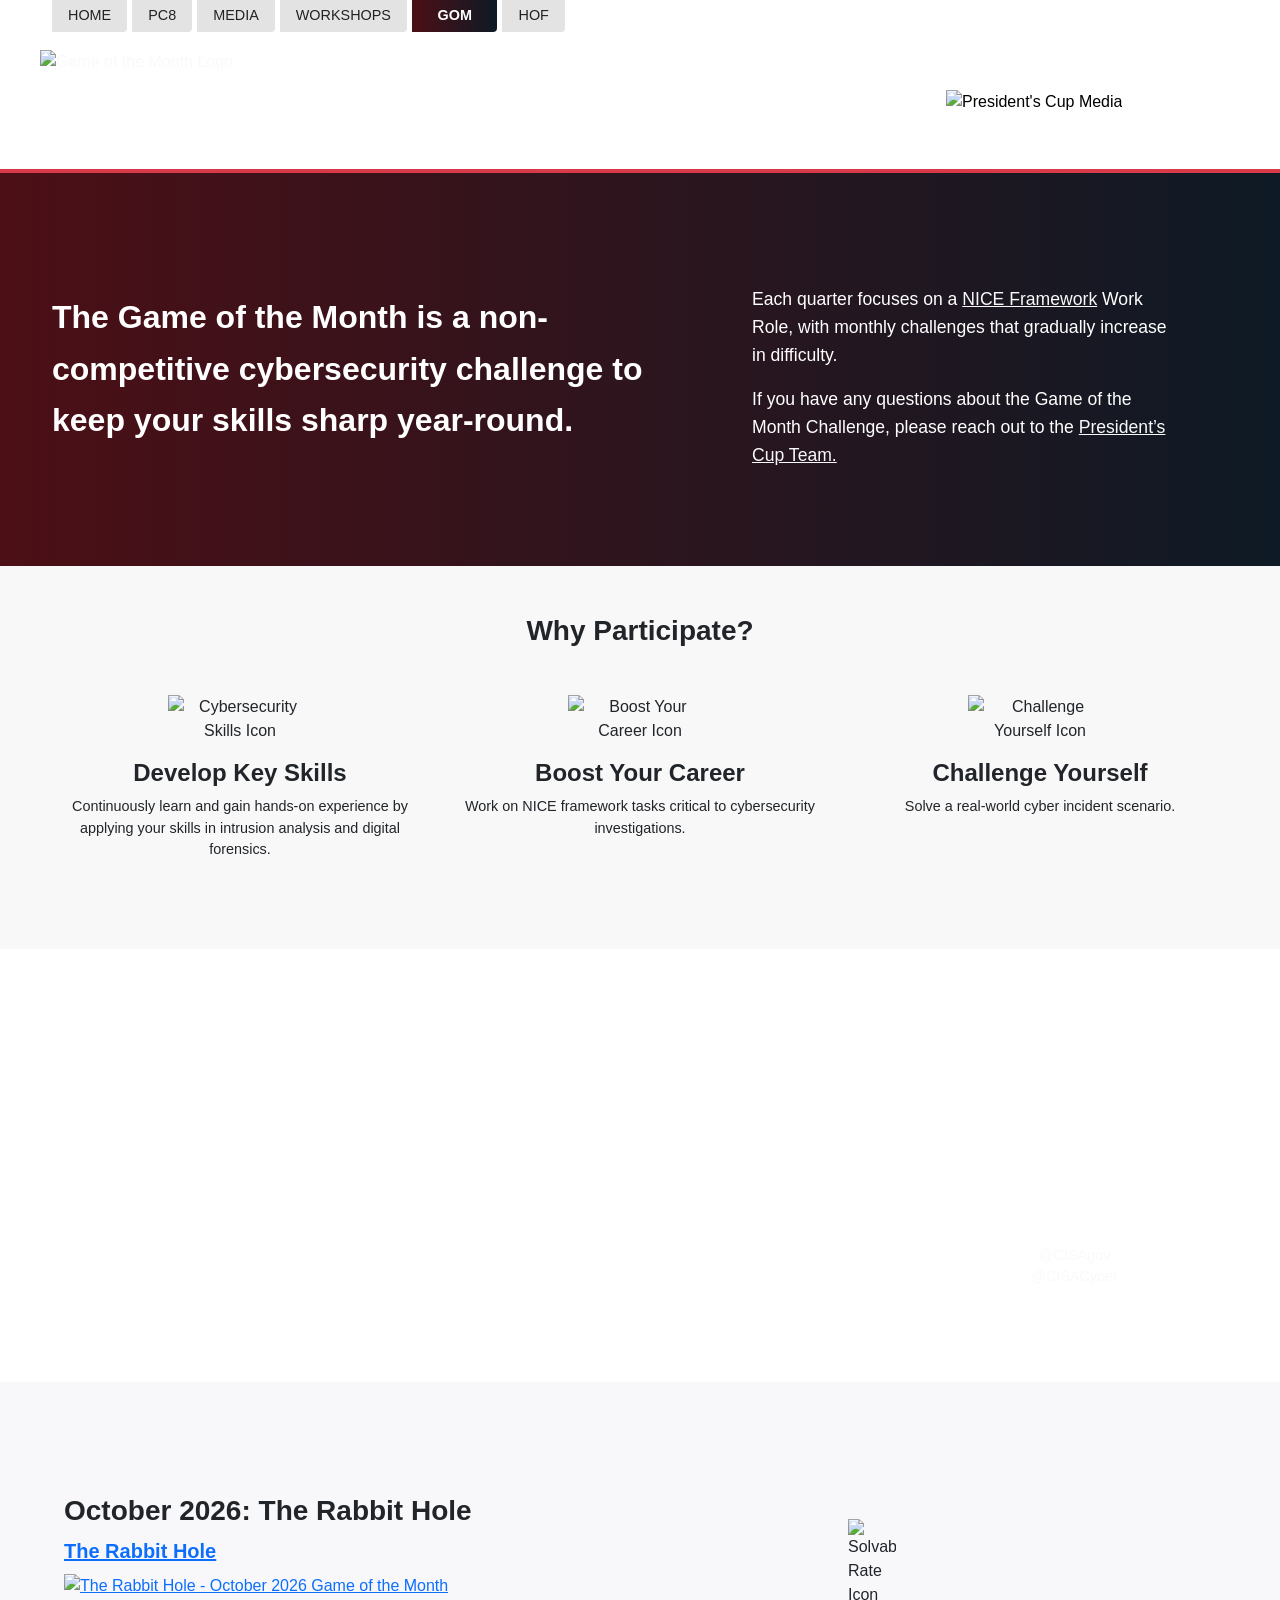
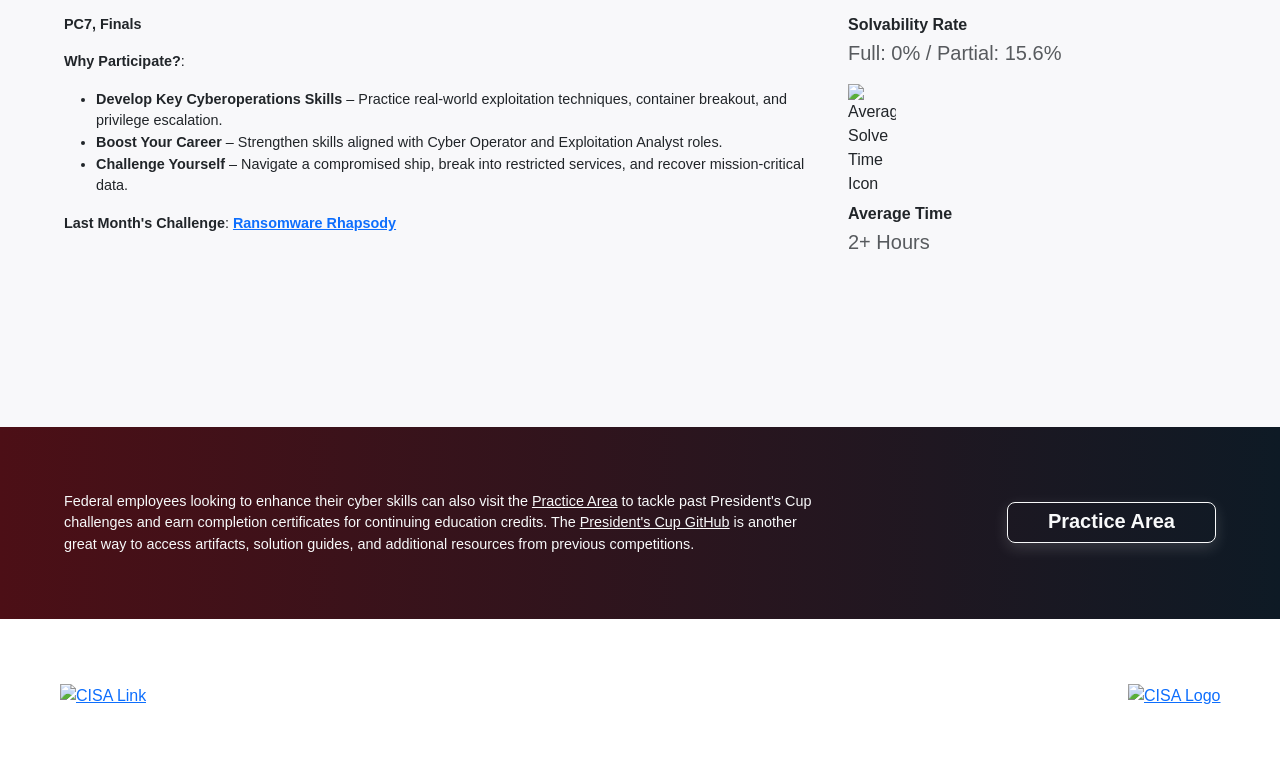
==== commit 911c113f: "Update PC8 homepage and organize competition photo galleries" ====
--- a/game-of-the-month/index.html
+++ b/game-of-the-month/index.html
@@ -1,153 +1,142 @@
 <!DOCTYPE html>
 <html lang="en">
-<head>
-    <meta charset="UTF-8">
-    <meta name="viewport" content="width=device-width, initial-scale=1.0">
-    <title>President's Cup Cybersecurity Competition - Game of the Month</title>
-    
-    <!-- Favicon -->
-    <link rel="icon" href="../img/favicon/favicon.png" type="image/png">
-    <link rel="icon" href="../img/favicon/favicon-light.png" type="image/png" media="(prefers-color-scheme: light)">
-    <link rel="icon" href="../img/favicon/favicon-dark.png" type="image/png" media="(prefers-color-scheme: dark)">
-
-    <!-- Bootstrap CSS -->
-    <link href="https://cdn.jsdelivr.net/npm/bootstrap@5.3.3/dist/css/bootstrap.min.css" rel="stylesheet">
-    
-    <!-- Animate.css -->
-    <link rel="stylesheet" href="https://cdnjs.cloudflare.com/ajax/libs/animate.css/4.1.1/animate.min.css"/>
-
-    <!-- Main Stylesheet -->
-    <link rel="stylesheet" href="../css/style.css?ver=8.1.5">
-    
-    <!-- Google tag (gtag.js) -->
-    <script async src="https://www.googletagmanager.com/gtag/js?id=G-NVR9SKL9J6"></script>
-    <script>
-    window.dataLayer = window.dataLayer || [];
-    function gtag(){dataLayer.push(arguments);}
-
-    gtag('set', {
-        'allow_google_signals': false,
-        'allow_ad_personalization_signals': false,
-        'ads_data_redaction': true
-    });
-
-    gtag('js', new Date());
-
-    gtag('config', 'G-NVR9SKL9J6', {
-        'allow_google_signals': false,
-        'allow_ad_personalization_signals': false
-    });
-    </script>
-
-    <!-- We participate in the US government's analytics program. See the data at analytics.usa.gov. -->
-    <script async type="text/javascript" src="https://dap.digitalgov.gov/Universal-Federated-Analytics-Min.js?agency=DHS" id="_fed_an_ua_tag"></script>
-
-</head>
-
-<body>
-
-    <!-- Header Navigation -->
-    <header>
-        <div class="container">
-            <ul class="nav nav-tabs-std">
-                <li class="nav-item">
-                    <a class="nav-link" href="../"><span>Home</span></a>
-                </li>
-                <li class="nav-item">
-                    <a class="nav-link" href="../pc8/"><span>PC8</span></a>
-                </li>
-                <li class="nav-item">
-                    <a class="nav-link" href="../media/"><span>Media</span></a>
-                </li>
-                <li class="nav-item">
-                    <a class="nav-link" href="../workshops/"><span>Workshops</span></a>
-                </li>
-                <li class="nav-item">
-                    <a class="nav-link active nav-minimized" aria-current="page" href="../game-of-the-month/"><span>GoM</span></a>
-                </li>
-                <li class="nav-item">
-                    <a class="nav-link nav-minimized" href="../hack-of-fame/"><span>HoF</span></a>
-                </li>
-            </ul>
-        </div>
-    </header>
-
-    <main>
-        <!-- Executive Order Evergreen -->
-        <section id="executive-order" class="executive-icon ps-4 pb-3 pt-5 pe-5 text-black">
+    <head>
+        <meta charset="UTF-8">
+        <meta name="viewport" content="width=device-width, initial-scale=1.0">
+        <title>President's Cup Cybersecurity Competition - Game of the Month</title>
+
+        <!-- Favicon -->
+        <link rel="icon" href="../img/favicon/favicon.png" type="image/png">
+        <link rel="icon" href="../img/favicon/favicon-light.png" type="image/png" media="(prefers-color-scheme: light)">
+        <link rel="icon" href="../img/favicon/favicon-dark.png" type="image/png" media="(prefers-color-scheme: dark)">
+
+        <!-- Bootstrap CSS -->
+        <link href="https://cdn.jsdelivr.net/npm/bootstrap@5.3.3/dist/css/bootstrap.min.css" rel="stylesheet">
+
+        <!-- Animate.css -->
+        <link rel="stylesheet" href="https://cdnjs.cloudflare.com/ajax/libs/animate.css/4.1.1/animate.min.css"/>
+
+        <!-- Main Stylesheet -->
+        <link rel="stylesheet" href="../css/style.css?ver=8.1.7">
+
+        <!-- Google tag (gtag.js) -->
+        <script async src="https://www.googletagmanager.com/gtag/js?id=G-NVR9SKL9J6"></script>
+        <script>
+                window.dataLayer = window.dataLayer || [];
+            function gtag(){dataLayer.push(arguments);}
+                gtag('set', {
+                    'allow_google_signals': false,
+                    'allow_ad_personalization_signals': false,
+                    'ads_data_redaction': true
+                });
+                gtag('js', new Date());
+                gtag('config', 'G-NVR9SKL9J6', {
+                    'allow_google_signals': false,
+                    'allow_ad_personalization_signals': false
+                });
+        </script>
+
+        <!-- We participate in the US government's analytics program. See the data at analytics.usa.gov. -->
+        <script async type="text/javascript" src="https://dap.digitalgov.gov/Universal-Federated-Analytics-Min.js?agency=DHS" id="_fed_an_ua_tag"></script>
+    </head>
+
+    <body>
+        <!-- Header Navigation -->
+        <header>
             <div class="container">
-                <div class="row">
-                    <div class="logo-cisa pt-4">
-                        <img src="../img/logo-cisa.png" loading="eager" data-cf-lazy="never" alt="President's Cup Media">
-                    </div>
-                </div>
+                <ul class="nav nav-tabs-std">
+                    <li class="nav-item">
+                        <a class="nav-link" href="../"><span>Home</span></a>
+                    </li>
+                    <li class="nav-item">
+                        <a class="nav-link" href="../pc8/"><span>PC8</span></a>
+                    </li>
+                    <li class="nav-item">
+                        <a class="nav-link" href="../media/"><span>Media</span></a>
+                    </li>
+                    <li class="nav-item">
+                        <a class="nav-link" href="../workshops/"><span>Workshops</span></a>
+                    </li>
+                    <li class="nav-item">
+                        <a class="nav-link active nav-minimized" aria-current="page" href="../game-of-the-month/"><span>GoM</span></a>
+                    </li>
+                    <li class="nav-item">
+                        <a class="nav-link nav-minimized" href="../hack-of-fame/"><span>HoF</span></a>
+                    </li>
+                </ul>
             </div>
-        </section>
-
-        <!-- Hero Section for Game of the Month Page -->
-        <section class="mt-4">
-             <div class="container position-relative">
-                <div class="gom-hero-title">
-                    <img src="../img/gom-title.png" class="img-fluid" loading="eager" data-cf-lazy="never" alt="Game of the Month Logo">
-                </div>
-            </div>
-        </section>
-
-        <!-- Hero Section for Game of the Month Page -->
-        <section id="gom-hero" class="hero-gradient-section px-3">
-             <div class="container position-relative">
-                <div class="row align-items-center">
-                    <!-- Left Column: Title and Description -->
-                    <div class="col-lg-7 col-md-12">
-                        <p class="fs-2 fw-bold">
-                            The Game of the Month is a non-competitive cybersecurity challenge to keep your skills sharp year-round. 
-                        </p>
-                    </div>
-    
-                    <!-- Right Column: Bullet Points -->
-                    <div class="col-lg-5 col-md-12">
-                        <ul class="fs-6 features-list">
-                            <p>Each quarter focuses on a <a  class="link-light" href="https://niccs.cisa.gov/tools/nice-framework" target="_blank" rel="noopener noreferrer">NICE Framework</a> Work Role, with monthly challenges that gradually increase in difficulty.</p> 
-                            <p>If you have any questions about the Game of the Month Challenge, please reach out to the <a class="link-light" href="mailto:presidentscup@cisa.dhs.gov" target="_blank" rel="noopener noreferrer">President’s Cup Team.</a></p>
-                        </ul>
-                    </div>
-                </div>
-            </div>
-        </section>
-
-        <!-- Why Participate Section -->
-        <section id="why-participate" class="py-5 text-center">
-            <div class="container text-dark">
-                <h3 class="mb-5">Why Participate?</h3>
-                <div class="row">
-                    <div class="col-md-4 mb-4">
-                        <div class="mb-3 mx-auto">
-                            <img src="../img/icon-laptop.png" class="img-fluid" alt="Cybersecurity Skills Icon" loading="eager" data-cf-lazy="never">
-                        </div>
-                        <h4>Develop Key Skills</h4>
-                        <p class="px-1 mt-2">Continuously learn and gain hands-on experience by applying your skills in intrusion analysis and digital forensics.</p>
-                    </div>
-                    <div class="col-md-4 mb-4">
-                        <div class="mb-3 mx-auto">
-                            <img src="../img/icon-stairs.png" class="img-fluid" alt="Boost Your Career Icon" loading="eager" data-cf-lazy="never">
-                        </div>
-                        <h4>Boost Your Career</h4>
-                        <p class="px-1 mt-2">Work on NICE framework tasks critical to cybersecurity investigations.</p>
-                    </div>
-                    <div class="col-md-4 mb-4">
-                        <div class="mb-3 mx-auto">
-                            <img src="../img/icon-flag.png" class="img-fluid" alt="Challenge Yourself Icon" loading="eager" data-cf-lazy="never">
-                        </div>
-                        <h4>Challenge Yourself</h4>
-                        <p class="px-1 mt-2">Solve a real-world cyber incident scenario.</p>
-                    </div>
-                </div>
-            </div>
-        </section>
-        
-       <!-- Archive Section -->
-        <section id="gom-archive" class="py-5 text-white">
-            <div class="py-5">
+        </header>
+        <main>
+            <!-- Executive Order Evergreen -->
+            <section id="executive-order" class="executive-icon ps-4 pb-3 pt-5 pe-5 text-black">
+                <div class="container">
+                    <div class="row">
+                        <div class="logo-cisa pt-4">
+                            <img src="../img/logo-cisa.png" loading="eager" data-cf-lazy="never" alt="President's Cup Media">
+                        </div>
+                    </div>
+                </div>
+            </section>
+            <!-- Hero Section for Game of the Month Page -->
+            <section class="mt-4">
+                <div class="container position-relative">
+                    <div class="gom-hero-title">
+                        <img src="../img/gom-title.png" class="img-fluid" loading="eager" data-cf-lazy="never" alt="Game of the Month Logo">
+                    </div>
+                </div>
+            </section>
+            <!-- Hero Section for Game of the Month Page -->
+            <section id="gom-hero" class="hero-gradient-section px-3">
+                <div class="container position-relative">
+                    <div class="row align-items-center">
+                        <!-- Left Column: Title and Description -->
+                        <div class="col-lg-7 col-md-12">
+                            <p class="fs-2 fw-bold">
+                                The Game of the Month is a non-competitive cybersecurity challenge to keep your skills sharp year-round.
+                            </p>
+                        </div>
+                        <!-- Right Column: Bullet Points -->
+                        <div class="col-lg-5 col-md-12">
+                            <ul class="fs-6 features-list">
+                                <p>Each quarter focuses on a <a  class="link-light" href="https://niccs.cisa.gov/tools/nice-framework" target="_blank" rel="noopener noreferrer">NICE Framework</a> Work Role, with monthly challenges that gradually increase in difficulty.</p>
+                                <p>If you have any questions about the Game of the Month Challenge, please reach out to the <a class="link-light" href="mailto:presidentscup@cisa.dhs.gov" target="_blank" rel="noopener noreferrer">President’s Cup Team.</a></p>
+                            </ul>
+                        </div>
+                    </div>
+                </div>
+            </section>
+            <!-- Why Participate Section -->
+            <section id="why-participate" class="py-5 text-center">
+                <div class="container text-dark">
+                    <h3 class="mb-5">Why Participate?</h3>
+                    <div class="row">
+                        <div class="col-md-4 mb-4">
+                            <div class="mb-3 mx-auto">
+                                <img src="../img/icon-laptop.png" class="img-fluid" alt="Cybersecurity Skills Icon" loading="eager" data-cf-lazy="never">
+                            </div>
+                            <h4>Develop Key Skills</h4>
+                            <p class="px-1 mt-2">Continuously learn and gain hands-on experience by applying your skills in intrusion analysis and digital forensics.</p>
+                        </div>
+                        <div class="col-md-4 mb-4">
+                            <div class="mb-3 mx-auto">
+                                <img src="../img/icon-stairs.png" class="img-fluid" alt="Boost Your Career Icon" loading="eager" data-cf-lazy="never">
+                            </div>
+                            <h4>Boost Your Career</h4>
+                            <p class="px-1 mt-2">Work on NICE framework tasks critical to cybersecurity investigations.</p>
+                        </div>
+                        <div class="col-md-4 mb-4">
+                            <div class="mb-3 mx-auto">
+                                <img src="../img/icon-flag.png" class="img-fluid" alt="Challenge Yourself Icon" loading="eager" data-cf-lazy="never">
+                            </div>
+                            <h4>Challenge Yourself</h4>
+                            <p class="px-1 mt-2">Solve a real-world cyber incident scenario.</p>
+                        </div>
+                    </div>
+                </div>
+            </section>
+            <!-- Archive Section -->
+            <section id="gom-archive" class="py-5 text-white">
+                <div class="py-5">
                     <div class="row py-5 align-items-center">
                         <div class="col-lg-1 col-md-12">
                         </div>
@@ -160,7 +149,7 @@
                             <p class="px-5 fs-6">Each new challenge will be announced during the first week of the month on this page and CISA’s social media accounts:</p>
                             <div>
                                 <svg xmlns="http://www.w3.org/2000/svg" width="24" height="24" fill="currentColor" class="bi bi-twitter-x mb-3" viewBox="0 0 16 16">
-                                  <path d="M12.6.75h2.454l-5.36 6.142L16 15.25h-4.937l-3.867-5.07-4.425 5.07H.316l5.733-6.57L0 .75h5.063l3.495 4.633L12.601.75Zm-.86 13.028h1.36L4.323 2.145H2.865z"/>
+                                    <path d="M12.6.75h2.454l-5.36 6.142L16 15.25h-4.937l-3.867-5.07-4.425 5.07H.316l5.733-6.57L0 .75h5.063l3.495 4.633L12.601.75Zm-.86 13.028h1.36L4.323 2.145H2.865z"/>
                                 </svg>
                                 <p class="mb-0 text-white-50">
                                     <a class="link-light" href="https://x.com/CISAgov" target="_blank" rel="noopener noreferrer">
@@ -175,259 +164,230 @@
                             </div>
                         </div>
                     </div>
+                </div>
+            </section>
+            <!-- Game Section -->
+            <section id="gom-game" class="pt-3 pb-5">
+                <div class="container py-5 px-4 text-dark">
+                    <div class="row py-5 align-items-center">
+                        <!-- Left Column -->
+                        <div class="col-lg-8">
+                            <h3 class="mb-2">October 2026: The Rabbit Hole</h3>
+                            <div class="gom-game-card mb-5">
+                                <a href="https://presidentscup.cisa.gov/ctf/events/7/challenge/82" target="_blank" rel="noopener noreferrer">
+                                    <p class="fs-5 fw-bold mb-2">The Rabbit Hole</p>
+                                    <img src="game/2026/gom-2026-10.jpg" class="img-fluid mb-3" loading="eager" alt="The Rabbit Hole - October 2026 Game of the Month" data-cf-lazy="never">
+                                </a>
+                                <p class="fw-bold mb-3">
+                                    PC7, Finals
+                                    <span class="d-none">
+                                        /
+                                        Exploitation Analyst (CE-121)
+                                    </span>
+                                </p>
+                                <p><b>Why Participate?</b>:
+                                    <ul>
+                                        <li><b>Develop Key Cyberoperations Skills</b> – Practice real-world exploitation techniques, container breakout, and privilege escalation.</li>
+                                        <li><b>Boost Your Career</b> – Strengthen skills aligned with Cyber Operator and Exploitation Analyst roles.</li>
+                                        <li><b>Challenge Yourself</b> – Navigate a compromised ship, break into restricted services, and recover mission-critical data.</li>
+                                    </ul>
+                                </p>
+                                <p><b>Last Month's Challenge</b>:
+                                    <b><a href="https://presidentscup.cisa.gov/ctf/events/7/challenge/93" target="_blank" rel="noopener noreferrer"> Ransomware Rhapsody</a></b>
+                                </p>
+                            </div>
+                        </div>
+                        <!-- Right Column -->
+                        <div class="col-lg-4 mt-4 mt-lg-0">
+                            <div class="row">
+                                <div class="col-12">
+                                    <img src="../img/icon-percent.png" class="img-fluid mb-2 gom-icon" alt="Solvability Rate Icon" loading="eager" data-cf-lazy="never">
+                                    <h4 class="fs-6 mb-1">Solvability Rate</h4>
+                                    <p class="fs-5 mb-0 text-muted">Full: 0% / Partial: 15.6%</p>
+                                </div>
+                                <div class="col-6 mt-3">
+                                    <img src="../img/icon-time.png" class="img-fluid mb-2 gom-icon" alt="Average Solve Time Icon" loading="eager" data-cf-lazy="never">
+                                    <h4 class="fs-6 mb-1">Average Time</h4>
+                                    <p class="fs-5 mb-0 text-muted">2+ Hours</p>
+                                </div>
+                            </div>
+                        </div>
+                    </div>
+                </div>
+            </section>
+            <!-- History Section -->
+            <section style="display: none" id="gom-history" class="pt-5 gradient-section text-center">
+                <div class="container px-4 text-light">
+                    <h3 class="mb-3 fs-1">Game of the Month Archive</h3>
+                    <p class="mb-5 fs-5">Stay tuned for updates as challenges are released.</p>
+                </div>
+                <div>
+                    <img src="../img/gom-peeling-temp.png" class="img-fluid w-100 mt-3" loading="eager" data-cf-lazy="never" alt="Game of the Month Archive">
+                </div>
+            </section>
+            <!-- Leaderboard Section -->
+            <section style="display: none" id="gom-leaderboard" class="py-5 bg-white text-dark">
+                <div class="container px-4 py-5">
+                    <div class="row">
+                        <div class="col-lg-5">
+                            <h3 class="mb-3">Leaderboard</h3>
+                            <p class="text-muted">This section highlights our top participants from previous Game of the Month challenges.</p>
+                        </div>
+                        <div class="col-lg-7 mt-4 mt-lg-0 text-center">
+                            <div class="leaderboard">
+                                <div class="leaderboard-header row d-none d-lg-flex">
+                                    <h4 class="col-6 fs-5 text-uppercase">GAME</h4>
+                                    <h4 class="col-3 fs-5 text-uppercase">NAME</h4>
+                                    <h4 class="col-3 fs-5 text-uppercase">SCORE</h4>
+                                </div>
+                                <div class="leaderboard-item row pt-2">
+                                    <p class="col-lg-6" data-label="GAME">Peeling an Onion</p>
+                                    <p class="col-lg-3" data-label="NAME">John Smith</p>
+                                    <p class="col-lg-3" data-label="SCORE">43813</p>
+                                </div>
+                                <div class="leaderboard-item row">
+                                    <p class="col-lg-6" data-label="GAME">All Your Domains Are Belong To Us</p>
+                                    <p class="col-lg-3" data-label="NAME">Jimmy Smith</p>
+                                    <p class="col-lg-3" data-label="SCORE">105902</p>
+                                </div>
+                                <div class="leaderboard-item row">
+                                    <p class="col-lg-6" data-label="GAME">A King's Ransom</p>
+                                    <p class="col-lg-3" data-label="NAME">Jennifer Smith</p>
+                                    <p class="col-lg-3" data-label="SCORE">50199</p>
+                                </div>
+                                <div class="leaderboard-item row">
+                                    <p class="col-lg-6" data-label="GAME">Game 4</p>
+                                    <p class="col-lg-3" data-label="NAME">Timothy Smith</p>
+                                    <p class="col-lg-3" data-label="SCORE">3092</p>
+                                </div>
+                                <div class="leaderboard-item row">
+                                    <p class="col-lg-6" data-label="GAME">Game 5</p>
+                                    <p class="col-lg-3" data-label="NAME">Jerry Smith</p>
+                                    <p class="col-lg-3" data-label="SCORE">50921</p>
+                                </div>
+                                <div class="leaderboard-item row">
+                                    <p class="col-lg-6" data-label="GAME">Game 6</p>
+                                    <p class="col-lg-3" data-label="NAME">Jillian Smith</p>
+                                    <p class="col-lg-3" data-label="SCORE">10394</p>
+                                </div>
+                            </div>
+                        </div>
+                    </div>
+                </div>
+            </section>
+            <!-- Practice Area -->
+            <section id="gom-practice" class="py-5 gradient-section">
+                <div class="container px-4 py-3 text-light">
+                    <div class="row align-items-center">
+                        <div class="col-lg-8 text-center text-lg-start">
+                            <p class="mb-0">Federal employees looking to enhance their cyber skills can also visit the <a class="link-light" href="https://presidentscup.cisa.gov/ctf/practice" target="_blank" rel="noopener noreferrer">Practice Area</a> to tackle past President's Cup challenges and earn completion certificates for continuing education credits. The <a class="link-light" href="https://github.com/cisagov/prescup-challenges" target="_blank" rel="noopener noreferrer">President's Cup GitHub</a> is another great way to access artifacts, solution guides, and additional resources from previous competitions.</p>
+                        </div>
+                        <div class="col-lg-4 text-center mt-4 mt-lg-0 text-lg-end">
+                            <a href="https://presidentscup.cisa.gov/ctf/practice" target="_blank" rel="noopener noreferrer" class="btn btn-outline-light btn-lg shadow-light">Practice Area</a>
+                        </div>
+                    </div>
+                </div>
+            </section>
+        </main>
+        <!-- Footer -->
+        <footer class="py-5">
+            <div class="container py-3">
+                <div class="d-flex flex-column flex-md-row justify-content-between align-items-center">
+                    <div class="mb-4 mb-md-0">
+                        <div class="footer-briefed px-2">
+                            <a href="https://www.cisa.gov/prescup" target="_blank" rel="noopener noreferrer">
+                                <img src="../img/footer-cisa.png" loading="eager" data-cf-lazy="never" alt="CISA Link">
+                            </a>
+                        </div>
+                    </div>
+                    <div class="d-flex align-items-center">
+                        <div class="footer-logo">
+                            <a href="https://www.cisa.gov" target="_blank" rel="noopener noreferrer">
+                                <img src="../img/footer-logo-cisa.png" loading="eager" data-cf-lazy="never" alt="CISA Logo">
+                            </a>
+                        </div>
+                    </div>
+                </div>
             </div>
-        </section>
-
-        <!-- Game Section -->
-        <section id="gom-game" class="pt-3 pb-5">
-            <div class="container py-5 px-4 text-dark">
-                <div class="row py-5 align-items-center">
-                    <!-- Left Column -->
-                    <div class="col-lg-8">
-                        <h3 class="mb-2">September 2026: Ransomware Rhapsody</h3>
-                        <div class="gom-game-card mb-5">
-                            <a href="https://presidentscup.cisa.gov/ctf/events/7/challenge/93" target="_blank" rel="noopener noreferrer">
-                                <p class="fs-5 fw-bold mb-2">Ransomware Rhapsody</p>
-                                <img src="game/2026/gom-2026-09.jpg" class="img-fluid mb-3" loading="eager" alt="Ransomware Rhapsody - September 2026 Game of the Month" data-cf-lazy="never">
-                            </a>
-                            <p class="fw-bold mb-3">
-                            PC6, Finals
-                                <span class="d-none">
-                                    /
-                                    Exploitation Analyst (CE-121)
-                                    /
-                                    Cyber Defense Forensics Analyst (CY-212)
-                                    /
-                                    Cyber Defense Incident Responder (CY-531)
-                                </span>
-                            </p>
-                            <p><b>Why Participate?</b>:
-                                <ul>
-                                    <li><b>Develop Key Cyberoperations Skills</b> – Practice real-world exploitation techniques, container breakout, and privilege escalation.</li>
-                                    <li><b>Boost Your Career</b> – Strengthen skills aligned with Cyber Operator and Exploitation Analyst roles.</li>
-                                    <li><b>Challenge Yourself</b> – Navigate a compromised ship, break into restricted services, and recover mission-critical data.</li>
-                                </ul>
-                            </p>
-                            <p><b>Last Month's Challenge</b>:
-                                <b><a href="https://presidentscup.cisa.gov/ctf/events/7/challenge/94" target="_blank" rel="noopener noreferrer"> Kessel Run</a></b>
-                            </p>
-                        </div>
-                    </div>
-                    <!-- Right Column -->
-                    <div class="col-lg-4 mt-4 mt-lg-0">
-                        <div class="row">
-                            <div class="col-12">
-                                <img src="../img/icon-percent.png" class="img-fluid mb-2 gom-icon" alt="Solvability Rate Icon" loading="eager" data-cf-lazy="never">
-                                <h4 class="fs-6 mb-1">Solvability Rate</h4>
-                                <p class="fs-5 mb-0 text-muted">Full: 10% / Partial: 90%</p>
-                            </div>
-                            <div class="col-6 mt-3">
-                                <img src="../img/icon-time.png" class="img-fluid mb-2 gom-icon" alt="Average Solve Time Icon" loading="eager" data-cf-lazy="never">
-                                <h4 class="fs-6 mb-1">Average Time</h4>
-                                <p class="fs-5 mb-0 text-muted">140 minutes</p>
-                            </div>
-                        </div>
-                    </div>
-                </div>
-            </div>
-        </section>
-        
-       <!-- History Section -->
-        <section style="display: none" id="gom-history" class="pt-5 gradient-section text-center">
-            <div class="container px-4 text-light">
-                <h3 class="mb-3 fs-1">Game of the Month Archive</h3>
-                <p class="mb-5 fs-5">Stay tuned for updates as challenges are released.</p>
-            </div>
-            <div>
-                <img src="../img/gom-peeling-temp.png" class="img-fluid w-100 mt-3" loading="eager" data-cf-lazy="never" alt="Game of the Month Archive">
-            </div>
-        </section>
-        
-       <!-- Leaderboard Section -->
-        <section style="display: none" id="gom-leaderboard" class="py-5 bg-white text-dark">
-            <div class="container px-4 py-5">
-                <div class="row">
-                    <div class="col-lg-5">
-                        <h3 class="mb-3">Leaderboard</h3>
-                        <p class="text-muted">This section highlights our top participants from previous Game of the Month challenges.</p>
-                    </div>
-                    <div class="col-lg-7 mt-4 mt-lg-0 text-center">
-                        <div class="leaderboard">
-                            <div class="leaderboard-header row d-none d-lg-flex">
-                                <h4 class="col-6 fs-5 text-uppercase">GAME</h4>
-                                <h4 class="col-3 fs-5 text-uppercase">NAME</h4>
-                                <h4 class="col-3 fs-5 text-uppercase">SCORE</h4>
-                            </div>
-                            <div class="leaderboard-item row pt-2">
-                                <p class="col-lg-6" data-label="GAME">Peeling an Onion</p>
-                                <p class="col-lg-3" data-label="NAME">John Smith</p>
-                                <p class="col-lg-3" data-label="SCORE">43813</p>
-                            </div>
-                            <div class="leaderboard-item row">
-                                <p class="col-lg-6" data-label="GAME">All Your Domains Are Belong To Us</p>
-                                <p class="col-lg-3" data-label="NAME">Jimmy Smith</p>
-                                <p class="col-lg-3" data-label="SCORE">105902</p>
-                            </div>
-                            <div class="leaderboard-item row">
-                                <p class="col-lg-6" data-label="GAME">A King's Ransom</p>
-                                <p class="col-lg-3" data-label="NAME">Jennifer Smith</p>
-                                <p class="col-lg-3" data-label="SCORE">50199</p>
-                            </div>
-                             <div class="leaderboard-item row">
-                                <p class="col-lg-6" data-label="GAME">Game 4</p>
-                                <p class="col-lg-3" data-label="NAME">Timothy Smith</p>
-                                <p class="col-lg-3" data-label="SCORE">3092</p>
-                            </div>
-                             <div class="leaderboard-item row">
-                                <p class="col-lg-6" data-label="GAME">Game 5</p>
-                                <p class="col-lg-3" data-label="NAME">Jerry Smith</p>
-                                <p class="col-lg-3" data-label="SCORE">50921</p>
-                            </div>
-                             <div class="leaderboard-item row">
-                                <p class="col-lg-6" data-label="GAME">Game 6</p>
-                                <p class="col-lg-3" data-label="NAME">Jillian Smith</p>
-                                <p class="col-lg-3" data-label="SCORE">10394</p>
-                            </div>
-                        </div>
-                    </div>
-                </div>
-            </div>
-        </section>
-
-       <!-- Practice Area -->
-        <section id="gom-practice" class="py-5 gradient-section">
-            <div class="container px-4 py-3 text-light">
-                <div class="row align-items-center">
-                    <div class="col-lg-8 text-center text-lg-start">
-                        <p class="mb-0">Federal employees looking to enhance their cyber skills can also visit the <a class="link-light" href="https://presidentscup.cisa.gov/ctf/practice" target="_blank" rel="noopener noreferrer">Practice Area</a> to tackle past President's Cup challenges and earn completion certificates for continuing education credits. The <a class="link-light" href="https://github.com/cisagov/prescup-challenges" target="_blank" rel="noopener noreferrer">President's Cup GitHub</a> is another great way to access artifacts, solution guides, and additional resources from previous competitions.</p>
-                    </div>
-                    <div class="col-lg-4 text-center mt-4 mt-lg-0 text-lg-end">
-                        <a href="https://presidentscup.cisa.gov/ctf/practice" target="_blank" rel="noopener noreferrer" class="btn btn-outline-light btn-lg shadow-light">Practice Area</a>
-                    </div>
-                </div>
-            </div>
-        </section>
-
-    </main>
-
-    <!-- Footer -->
-    <footer class="py-5">
-        <div class="container py-3">
-            <div class="d-flex flex-column flex-md-row justify-content-between align-items-center">
-                <div class="mb-4 mb-md-0">
-                    <div class="footer-briefed px-2">
-                        <a href="https://www.cisa.gov/prescup" target="_blank" rel="noopener noreferrer">
-                            <img src="../img/footer-cisa.png" loading="eager" data-cf-lazy="never" alt="CISA Link">
-                        </a>
-                    </div>
-                </div>
-                <div class="d-flex align-items-center">
-                    <div class="footer-logo">
-                        <a href="https://www.cisa.gov" target="_blank" rel="noopener noreferrer">
-                            <img src="../img/footer-logo-cisa.png" loading="eager" data-cf-lazy="never" alt="CISA Logo"> 
-                        </a>                  
-                    </div>
-                </div>
-            </div>
-        </div>
-    </footer>
-
-    <!-- Bootstrap JS Bundle -->
-    <script src="https://cdn.jsdelivr.net/npm/bootstrap@5.3.3/dist/js/bootstrap.bundle.min.js"></script>
-    
-    <!-- Custom JS for animations -->
-    <!-- 
-    <script>
-        document.addEventListener('DOMContentLoaded', function () {
-            const animatedElements = document.querySelectorAll('.redacted-container, .btn-register');
-
-            if (animatedElements.length > 0) {
-                const observer = new IntersectionObserver((entries) => {
-                    entries.forEach(entry => {
-                        if (entry.isIntersecting) {
-                            entry.target.classList.add('is-visible');
-                            observer.unobserve(entry.target);
+        </footer>
+        <!-- Bootstrap JS Bundle -->
+        <script src="https://cdn.jsdelivr.net/npm/bootstrap@5.3.3/dist/js/bootstrap.bundle.min.js"></script>
+        <!-- Custom JS for animations -->
+        <!--
+            <script>
+                document.addEventListener('DOMContentLoaded', function () {
+                    const animatedElements = document.querySelectorAll('.redacted-container, .btn-register');
+                    if (animatedElements.length > 0) {
+                        const observer = new IntersectionObserver((entries) => {
+                            entries.forEach(entry => {
+                                if (entry.isIntersecting) {
+                                    entry.target.classList.add('is-visible');
+                                    observer.unobserve(entry.target);
+                                }
+                            });
+                        }, {
+                            threshold: 0.5 // Trigger when 50% of the element is visible
+                        });
+                        animatedElements.forEach(el => {
+                            observer.observe(el);
+                        });
+                    }
+                    // Text decode effect for navigation
+                    const letters = "ABCDEFGHIJKLMNOPQRSTUVWXYZ0123456789/$@!?";
+                    const navLinks = document.querySelectorAll('.nav-tabs-spy .nav-link span');
+                    const decodeEffect = (element) => {
+                        const originalText = element.dataset.originalText;
+                        let iteration = 0;
+                        if (element.dataset.intervalId) {
+                            clearInterval(parseInt(element.dataset.intervalId));
                         }
+                        const intervalId = setInterval(() => {
+                            element.innerText = originalText
+                                .split("")
+                                .map((letter, index) => {
+                                    if(index < iteration) {
+                                        return originalText[index];
+                                    }
+                                    return letters[Math.floor(Math.random() * letters.length)];
+                                })
+                                .join("");
+                            if(iteration >= originalText.length){
+                                clearInterval(intervalId);
+                                element.dataset.intervalId = null;
+                            }
+                            iteration += 1 / 3;
+                        }, 65); // animation speed
+                        element.dataset.intervalId = intervalId;
+                    };
+                    navLinks.forEach(span => {
+                        span.dataset.originalText = span.innerText;
+                        span.style.minWidth = span.offsetWidth + 'px';
+                        span.style.display = 'inline-block';
+                        // Initial animation on page load
+                        decodeEffect(span);
+                        // Add hover event listener
+                        span.parentElement.onmouseover = () => {
+                            // decodeEffect(span);
+                        };
                     });
-                }, {
-                    threshold: 0.5 // Trigger when 50% of the element is visible
                 });
-
-                animatedElements.forEach(el => {
-                    observer.observe(el);
-                });
-            }
-
-            // Text decode effect for navigation
-            const letters = "ABCDEFGHIJKLMNOPQRSTUVWXYZ0123456789/$@!?";
-            const navLinks = document.querySelectorAll('.nav-tabs-spy .nav-link span');
-
-            const decodeEffect = (element) => {
-                const originalText = element.dataset.originalText;
-                let iteration = 0;
-
-                if (element.dataset.intervalId) {
-                    clearInterval(parseInt(element.dataset.intervalId));
-                }
-
-                const intervalId = setInterval(() => {
-                    element.innerText = originalText
-                        .split("")
-                        .map((letter, index) => {
-                            if(index < iteration) {
-                                return originalText[index];
+            </script>
+            -->
+        <!-- Fix for Cloudflare Miroge -->
+        <script>
+            function fixCloudflareMirageImages() {
+            const images = document.querySelectorAll('img');
+                        images.forEach(img => {
+                            if (!img.src && img.dataset.cfsrc) {
+            // Override Cloudflare parameters
+                                img.style.setProperty('display', 'inherit', 'important');
+                                img.style.setProperty('visibility', 'inherit', 'important');
+                                img.src = img.dataset.cfsrc;
                             }
-                            return letters[Math.floor(Math.random() * letters.length)];
-                        })
-                        .join("");
-
-                    if(iteration >= originalText.length){
-                        clearInterval(intervalId);
-                        element.dataset.intervalId = null;
+                        });
                     }
-
-                    iteration += 1 / 3;
-                }, 65); // animation speed
-
-                element.dataset.intervalId = intervalId;
-            };
-
-            navLinks.forEach(span => {
-                span.dataset.originalText = span.innerText;
-                span.style.minWidth = span.offsetWidth + 'px';
-                span.style.display = 'inline-block';
-
-                // Initial animation on page load
-                decodeEffect(span);
-
-                // Add hover event listener
-                span.parentElement.onmouseover = () => {
-                    // decodeEffect(span);
-                };
-            });
-        });
-    </script>
-    -->
-
-    <!-- Fix for Cloudflare Miroge -->
-    <script>   
-        function fixCloudflareMirageImages() {
-            const images = document.querySelectorAll('img');
-            
-            images.forEach(img => {
-
-                if (!img.src && img.dataset.cfsrc) {
-                    // Override Cloudflare parameters
-                    img.style.setProperty('display', 'inherit', 'important');
-                    img.style.setProperty('visibility', 'inherit', 'important');
-                    img.src = img.dataset.cfsrc;
-                }
-            });
-        }
-    
-        // Run the function after the current browser execution stack is clear
-        setTimeout(fixCloudflareMirageImages, 1);
-    </script>
-
-</body>
-</html>+            // Run the function after the current browser execution stack is clear
+                    setTimeout(fixCloudflareMirageImages, 1);
+        </script>
+    </body>
+</html>
--- a/css/style.css
+++ b/css/style.css
@@ -788,6 +788,26 @@
 
 .timeline-title img {
     width: 100%;
+}
+
+#timeline .pc8-intro-hourglass {
+    display: block;
+    width: 100%;
+    max-width: 188px;
+    height: auto;
+}
+
+@media (max-width: 767.98px) {
+    #timeline .pc8-intro-hourglass {
+        max-width: 120px;
+        margin: 0 auto 0.5rem;
+    }
+}
+
+@media (max-width: 575.98px) {
+    #timeline .pc8-intro-actions .btn {
+        width: 100%;
+    }
 }
 
 .timeline-status {
@@ -2115,6 +2135,13 @@
     .media-tabs-ext button.nav-link {
         padding-left: 0.75rem !important;
         padding-right: 0.75rem !important;
+    }
+}
+
+@media (max-width: 480px) {
+    .media-tabs-ext button.nav-link {
+        padding-left: 0.65rem !important;
+        padding-right: 0.65rem !important;
     }
 }
 
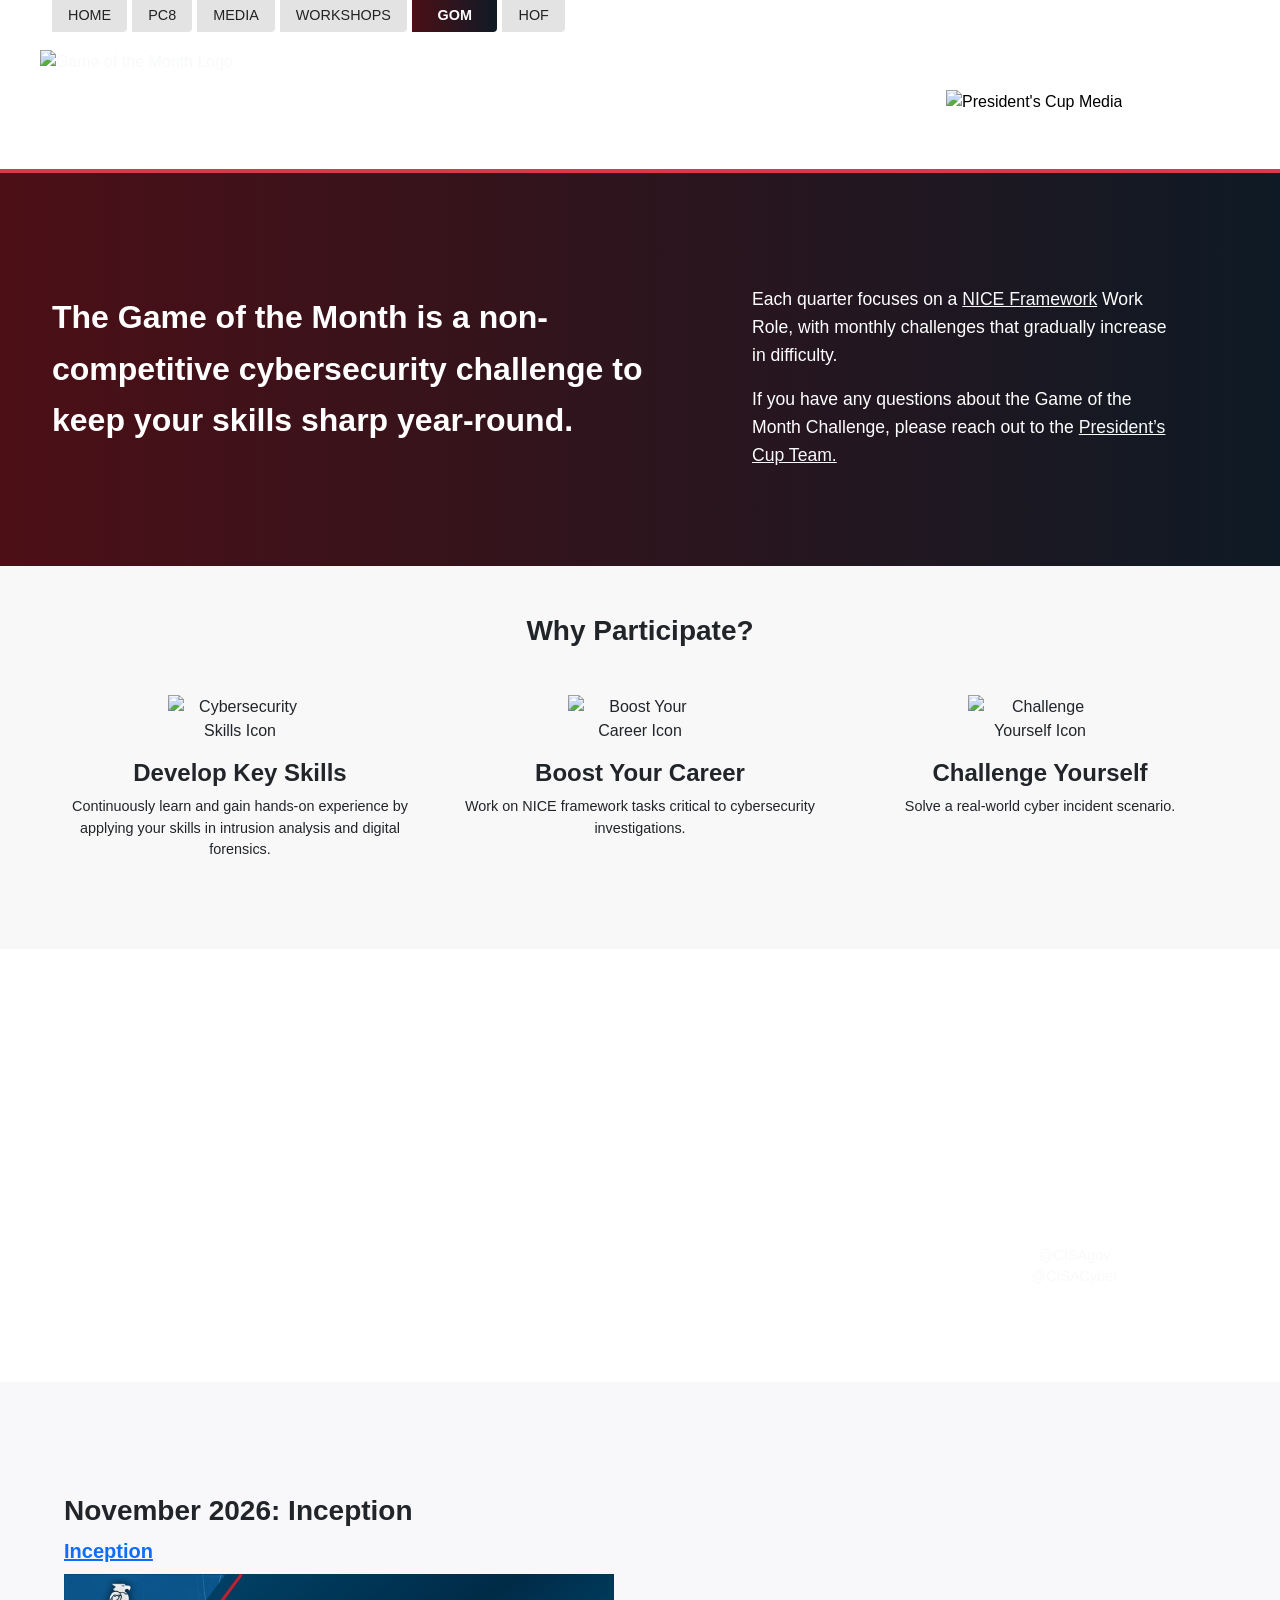
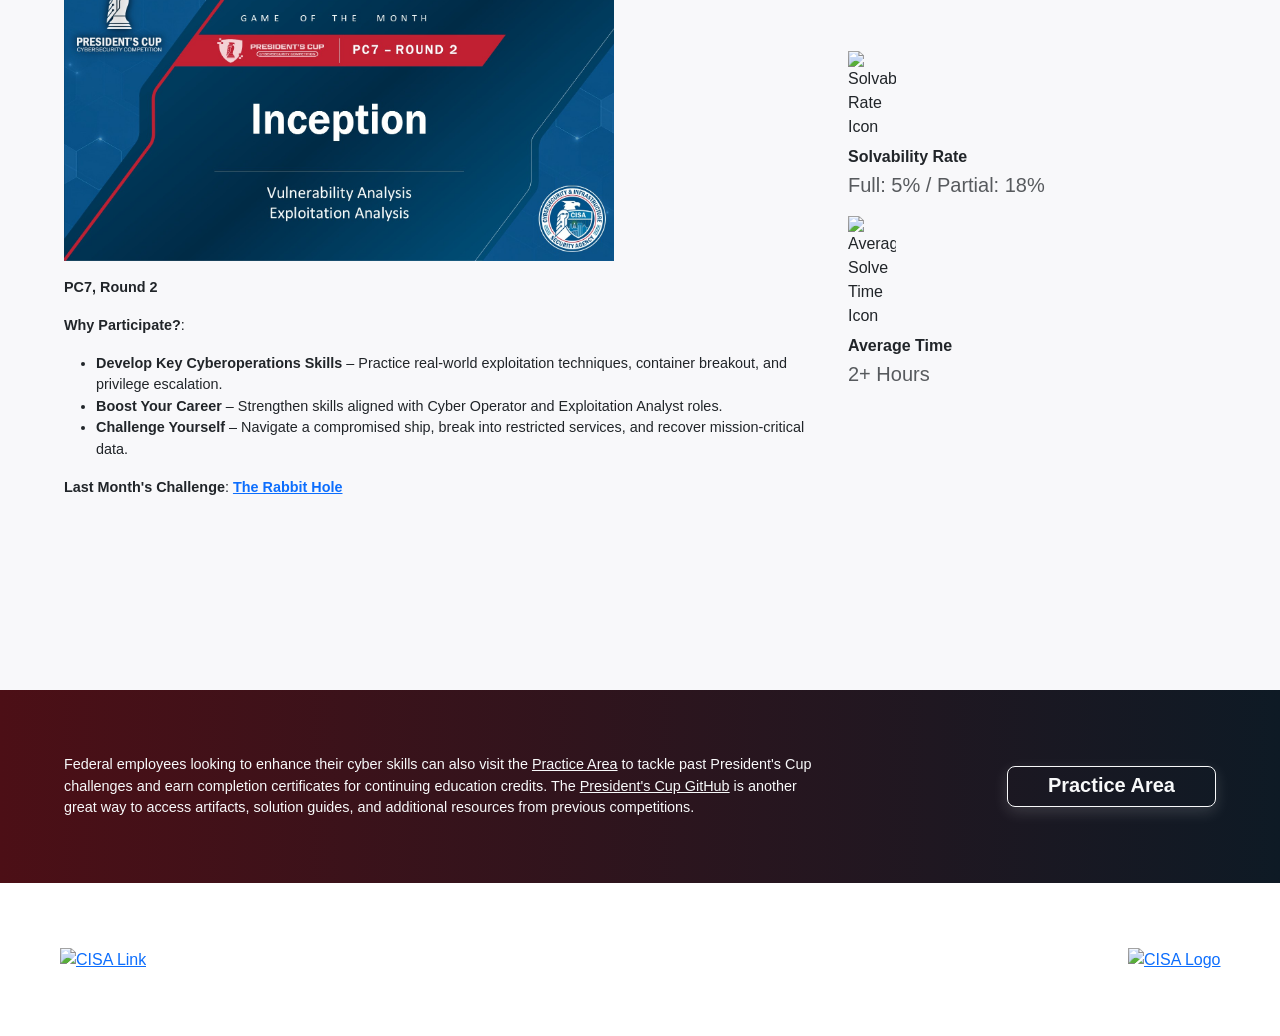
==== commit 6a14a865: "Update November Game of the Month from revised Inception brief" ====
--- a/game-of-the-month/index.html
+++ b/game-of-the-month/index.html
@@ -166,23 +166,26 @@
                     </div>
                 </div>
             </section>
+
+
+
             <!-- Game Section -->
             <section id="gom-game" class="pt-3 pb-5">
                 <div class="container py-5 px-4 text-dark">
                     <div class="row py-5 align-items-center">
                         <!-- Left Column -->
                         <div class="col-lg-8">
-                            <h3 class="mb-2">October 2026: The Rabbit Hole</h3>
+                            <h3 class="mb-2">November 2026: Inception</h3>
                             <div class="gom-game-card mb-5">
-                                <a href="https://presidentscup.cisa.gov/ctf/events/7/challenge/82" target="_blank" rel="noopener noreferrer">
-                                    <p class="fs-5 fw-bold mb-2">The Rabbit Hole</p>
-                                    <img src="game/2026/gom-2026-10.jpg" class="img-fluid mb-3" loading="eager" alt="The Rabbit Hole - October 2026 Game of the Month" data-cf-lazy="never">
+                                <a href="https://presidentscup.cisa.gov/ctf/events/7/challenge/53" target="_blank" rel="noopener noreferrer">
+                                    <p class="fs-5 fw-bold mb-2">Inception</p>
+                                    <img src="game/2026/gom-2026-11.jpg" class="img-fluid mb-3" loading="eager" alt="Inception - November 2026 Game of the Month" data-cf-lazy="never">
                                 </a>
                                 <p class="fw-bold mb-3">
-                                    PC7, Finals
+                                    PC7, Round 2
                                     <span class="d-none">
                                         /
-                                        Exploitation Analyst (CE-121)
+                                        Software Security Assessment (DD-WRL-005) / Vulnerability Analysis (PD-WRL-007)
                                     </span>
                                 </p>
                                 <p><b>Why Participate?</b>:
@@ -193,7 +196,7 @@
                                     </ul>
                                 </p>
                                 <p><b>Last Month's Challenge</b>:
-                                    <b><a href="https://presidentscup.cisa.gov/ctf/events/7/challenge/93" target="_blank" rel="noopener noreferrer"> Ransomware Rhapsody</a></b>
+                                    <b><a href="https://presidentscup.cisa.gov/ctf/events/7/challenge/82" target="_blank" rel="noopener noreferrer"> The Rabbit Hole</a></b>
                                 </p>
                             </div>
                         </div>
@@ -203,7 +206,7 @@
                                 <div class="col-12">
                                     <img src="../img/icon-percent.png" class="img-fluid mb-2 gom-icon" alt="Solvability Rate Icon" loading="eager" data-cf-lazy="never">
                                     <h4 class="fs-6 mb-1">Solvability Rate</h4>
-                                    <p class="fs-5 mb-0 text-muted">Full: 0% / Partial: 15.6%</p>
+                                    <p class="fs-5 mb-0 text-muted">Full: 5% / Partial: 18%</p>
                                 </div>
                                 <div class="col-6 mt-3">
                                     <img src="../img/icon-time.png" class="img-fluid mb-2 gom-icon" alt="Average Solve Time Icon" loading="eager" data-cf-lazy="never">
@@ -215,6 +218,9 @@
                     </div>
                 </div>
             </section>
+
+
+
             <!-- History Section -->
             <section style="display: none" id="gom-history" class="pt-5 gradient-section text-center">
                 <div class="container px-4 text-light">
@@ -225,56 +231,7 @@
                     <img src="../img/gom-peeling-temp.png" class="img-fluid w-100 mt-3" loading="eager" data-cf-lazy="never" alt="Game of the Month Archive">
                 </div>
             </section>
-            <!-- Leaderboard Section -->
-            <section style="display: none" id="gom-leaderboard" class="py-5 bg-white text-dark">
-                <div class="container px-4 py-5">
-                    <div class="row">
-                        <div class="col-lg-5">
-                            <h3 class="mb-3">Leaderboard</h3>
-                            <p class="text-muted">This section highlights our top participants from previous Game of the Month challenges.</p>
-                        </div>
-                        <div class="col-lg-7 mt-4 mt-lg-0 text-center">
-                            <div class="leaderboard">
-                                <div class="leaderboard-header row d-none d-lg-flex">
-                                    <h4 class="col-6 fs-5 text-uppercase">GAME</h4>
-                                    <h4 class="col-3 fs-5 text-uppercase">NAME</h4>
-                                    <h4 class="col-3 fs-5 text-uppercase">SCORE</h4>
-                                </div>
-                                <div class="leaderboard-item row pt-2">
-                                    <p class="col-lg-6" data-label="GAME">Peeling an Onion</p>
-                                    <p class="col-lg-3" data-label="NAME">John Smith</p>
-                                    <p class="col-lg-3" data-label="SCORE">43813</p>
-                                </div>
-                                <div class="leaderboard-item row">
-                                    <p class="col-lg-6" data-label="GAME">All Your Domains Are Belong To Us</p>
-                                    <p class="col-lg-3" data-label="NAME">Jimmy Smith</p>
-                                    <p class="col-lg-3" data-label="SCORE">105902</p>
-                                </div>
-                                <div class="leaderboard-item row">
-                                    <p class="col-lg-6" data-label="GAME">A King's Ransom</p>
-                                    <p class="col-lg-3" data-label="NAME">Jennifer Smith</p>
-                                    <p class="col-lg-3" data-label="SCORE">50199</p>
-                                </div>
-                                <div class="leaderboard-item row">
-                                    <p class="col-lg-6" data-label="GAME">Game 4</p>
-                                    <p class="col-lg-3" data-label="NAME">Timothy Smith</p>
-                                    <p class="col-lg-3" data-label="SCORE">3092</p>
-                                </div>
-                                <div class="leaderboard-item row">
-                                    <p class="col-lg-6" data-label="GAME">Game 5</p>
-                                    <p class="col-lg-3" data-label="NAME">Jerry Smith</p>
-                                    <p class="col-lg-3" data-label="SCORE">50921</p>
-                                </div>
-                                <div class="leaderboard-item row">
-                                    <p class="col-lg-6" data-label="GAME">Game 6</p>
-                                    <p class="col-lg-3" data-label="NAME">Jillian Smith</p>
-                                    <p class="col-lg-3" data-label="SCORE">10394</p>
-                                </div>
-                            </div>
-                        </div>
-                    </div>
-                </div>
-            </section>
+
             <!-- Practice Area -->
             <section id="gom-practice" class="py-5 gradient-section">
                 <div class="container px-4 py-3 text-light">
--- a/css/style.css
+++ b/css/style.css
@@ -790,16 +790,26 @@
     width: 100%;
 }
 
-#timeline .pc8-intro-hourglass {
+#timeline .pc8-intro-logo {
     display: block;
     width: 100%;
-    max-width: 188px;
+    max-width: 495px;
     height: auto;
 }
 
+@media (min-width: 768px) {
+    #timeline .pc8-intro-graphic {
+        width: 37.5%;
+    }
+
+    #timeline .pc8-intro-copy {
+        width: 62.5%;
+    }
+}
+
 @media (max-width: 767.98px) {
-    #timeline .pc8-intro-hourglass {
-        max-width: 120px;
+    #timeline .pc8-intro-logo {
+        max-width: 360px;
         margin: 0 auto 0.5rem;
     }
 }
@@ -3297,4 +3307,4 @@
     text-transform: uppercase;
     letter-spacing: 0.08em;
     vertical-align: middle;
-}+}
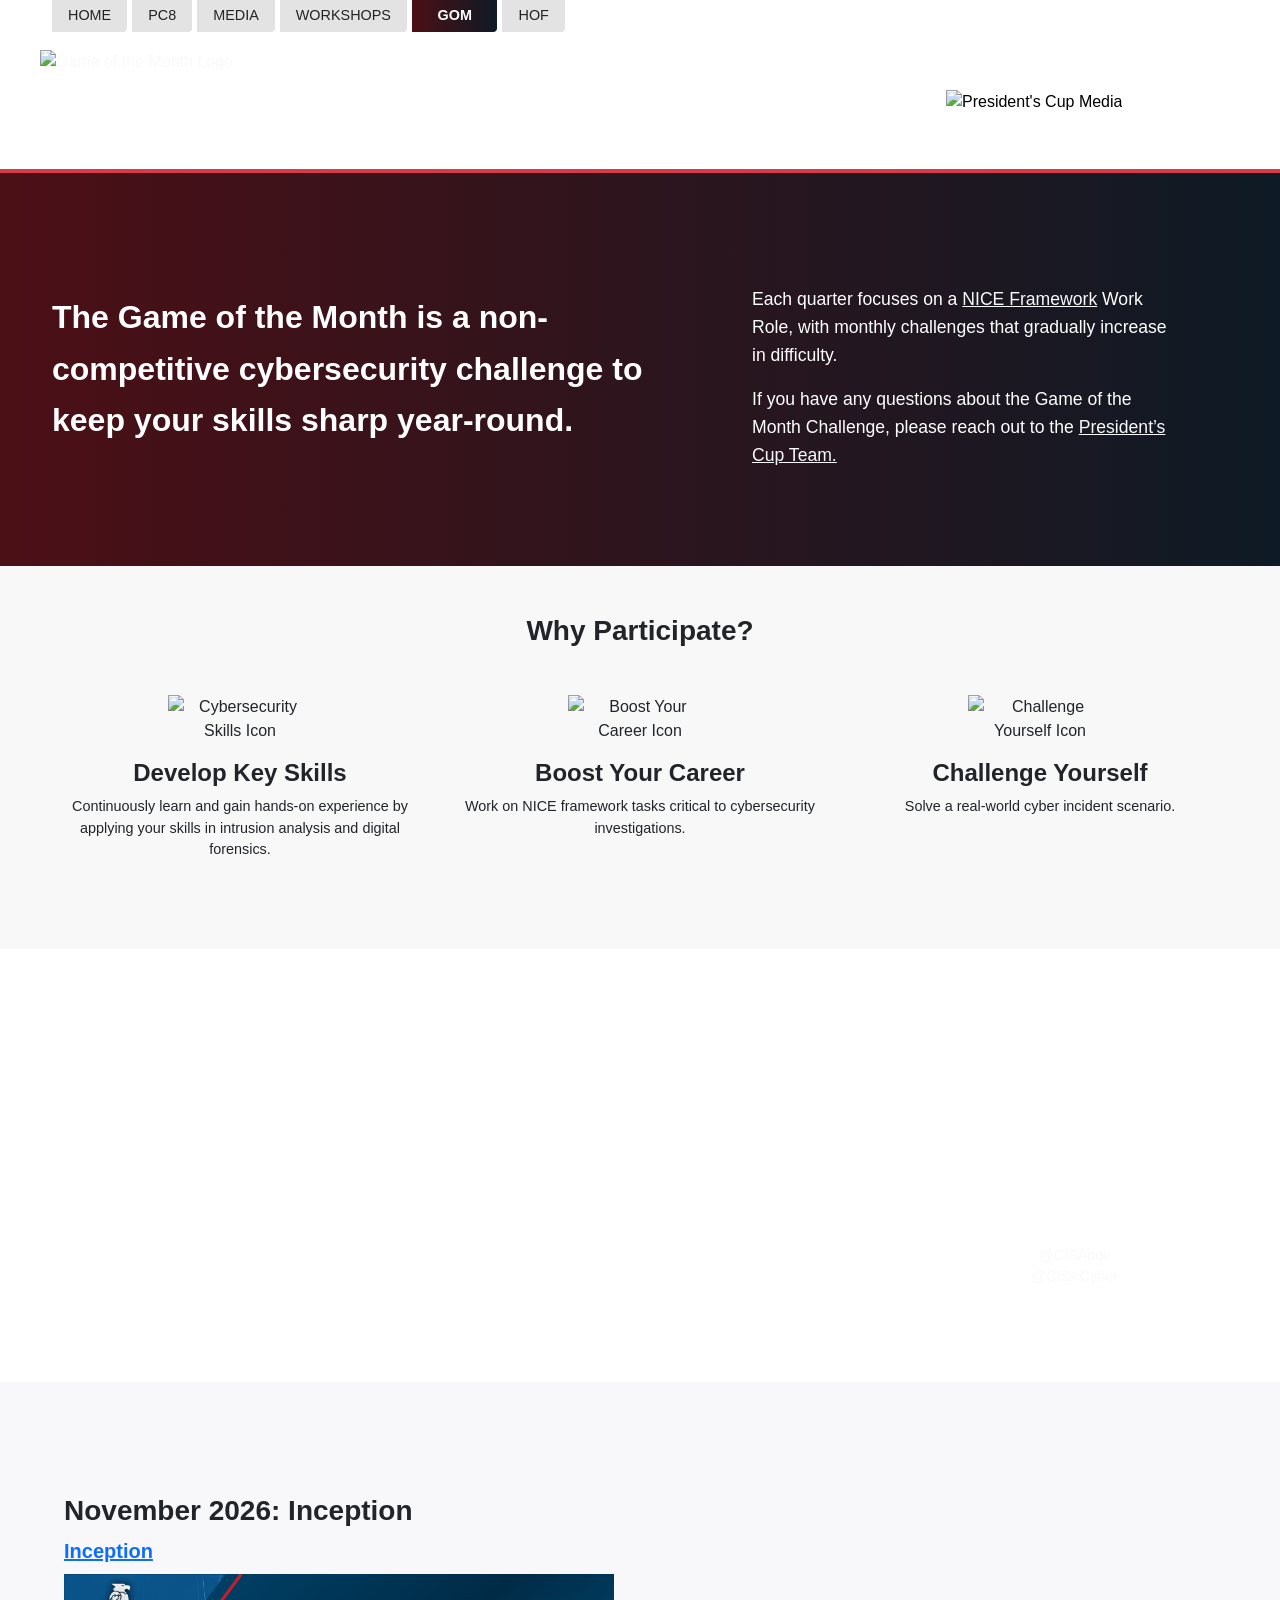
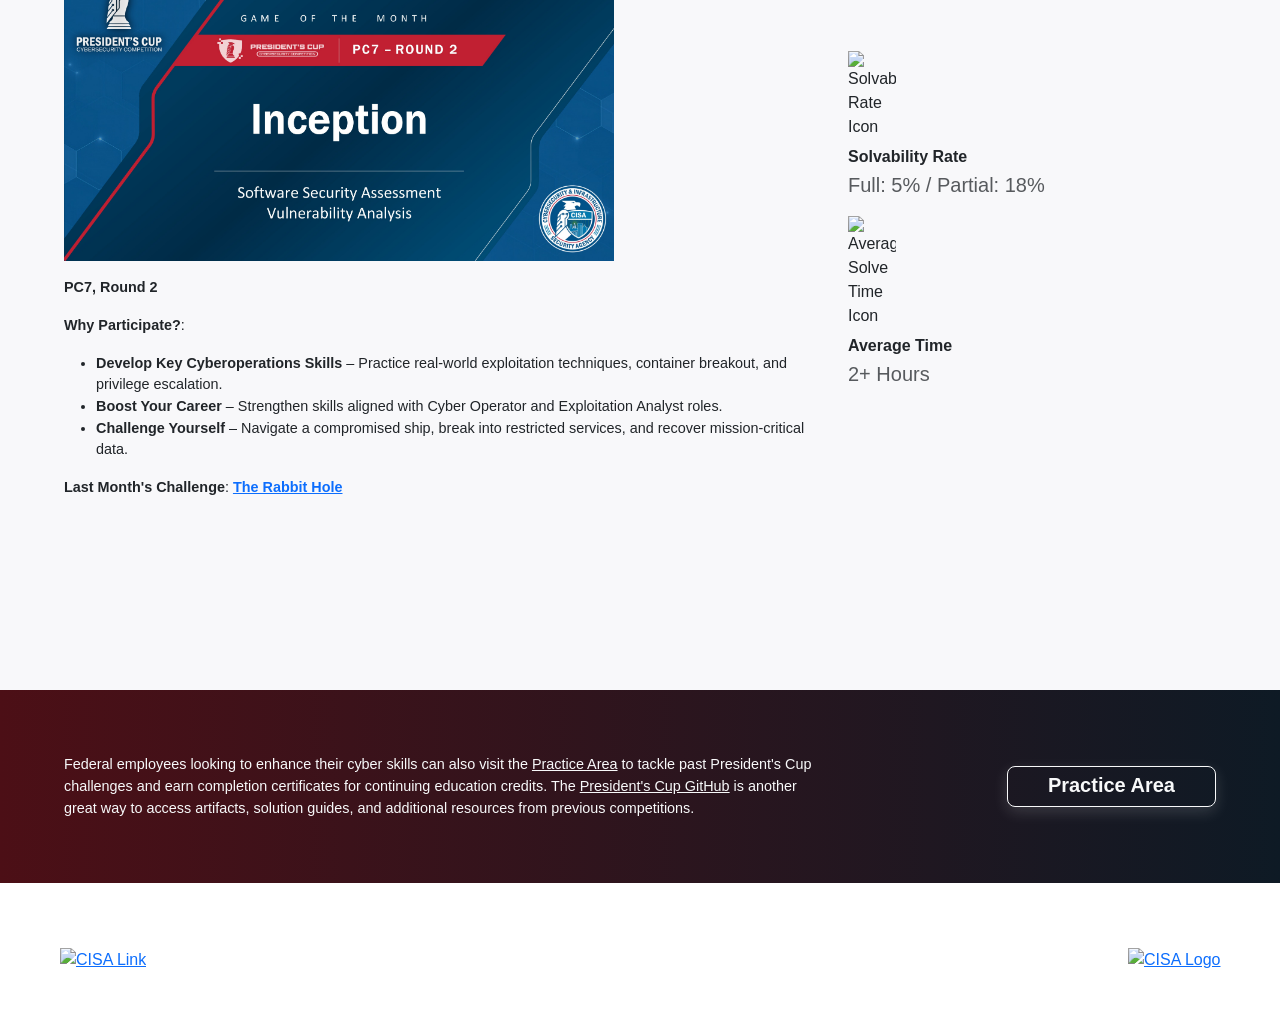
==== commit 3a541b83: "Bump stylesheet version references to 8.1.8" ====
--- a/game-of-the-month/index.html
+++ b/game-of-the-month/index.html
@@ -17,7 +17,7 @@
         <link rel="stylesheet" href="https://cdnjs.cloudflare.com/ajax/libs/animate.css/4.1.1/animate.min.css"/>
 
         <!-- Main Stylesheet -->
-        <link rel="stylesheet" href="../css/style.css?ver=8.1.7">
+        <link rel="stylesheet" href="../css/style.css?ver=8.1.8">
 
         <!-- Google tag (gtag.js) -->
         <script async src="https://www.googletagmanager.com/gtag/js?id=G-NVR9SKL9J6"></script>
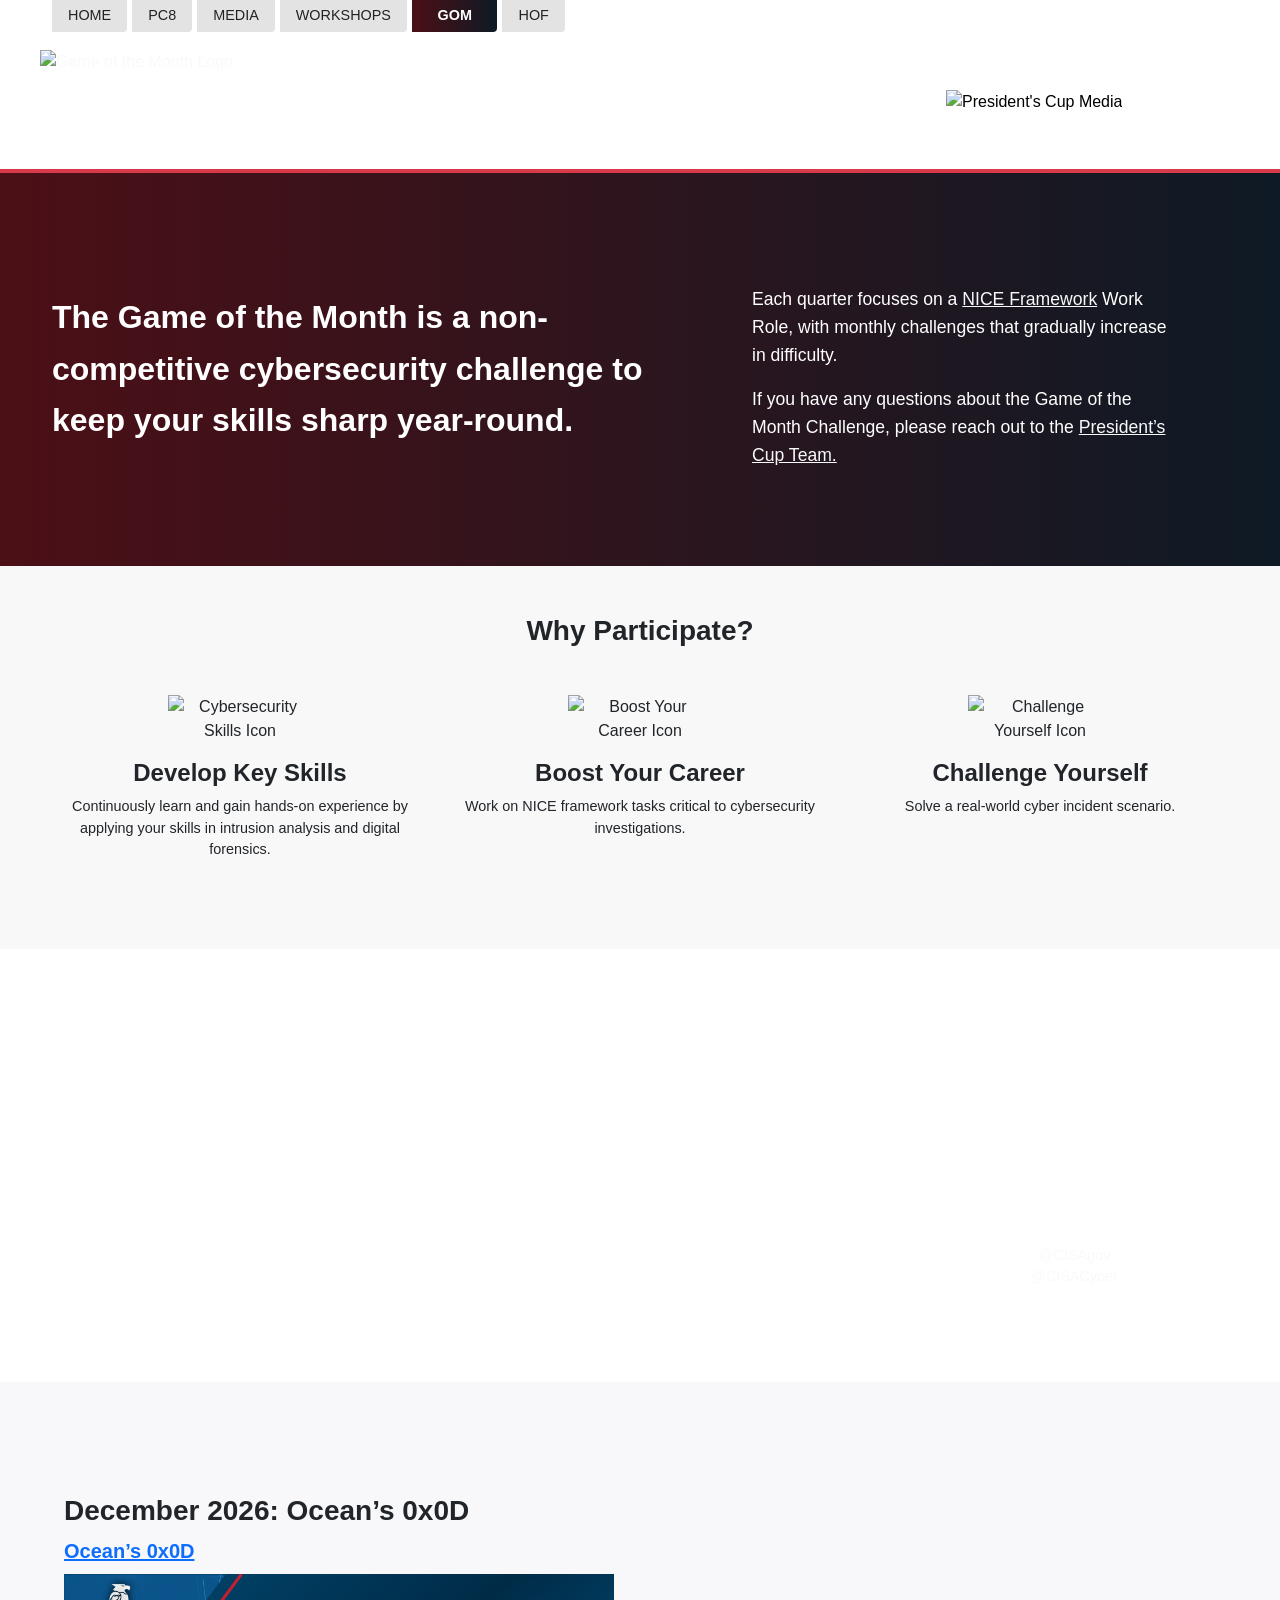
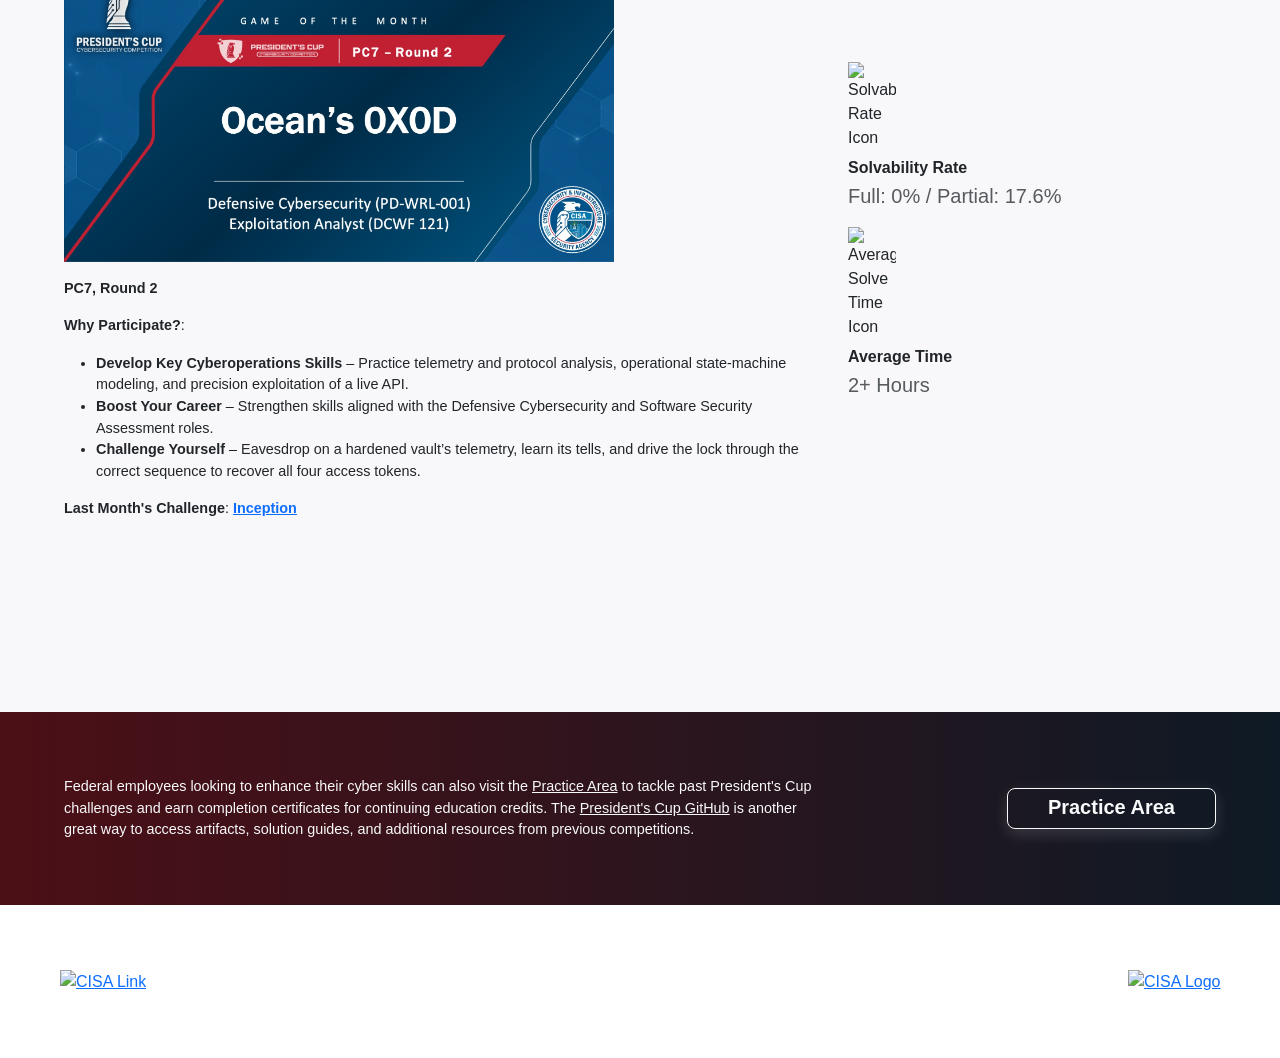
==== commit 6f5a74d5: "Update December 2026 Game of the Month to Ocean’s 0x0D" ====
--- a/game-of-the-month/index.html
+++ b/game-of-the-month/index.html
@@ -17,7 +17,7 @@
         <link rel="stylesheet" href="https://cdnjs.cloudflare.com/ajax/libs/animate.css/4.1.1/animate.min.css"/>
 
         <!-- Main Stylesheet -->
-        <link rel="stylesheet" href="../css/style.css?ver=8.1.8">
+        <link rel="stylesheet" href="../css/style.css?ver=8.1.8.2">
 
         <!-- Google tag (gtag.js) -->
         <script async src="https://www.googletagmanager.com/gtag/js?id=G-NVR9SKL9J6"></script>
@@ -175,28 +175,28 @@
                     <div class="row py-5 align-items-center">
                         <!-- Left Column -->
                         <div class="col-lg-8">
-                            <h3 class="mb-2">November 2026: Inception</h3>
+                            <h3 class="mb-2">December 2026: Ocean’s 0x0D</h3>
                             <div class="gom-game-card mb-5">
-                                <a href="https://presidentscup.cisa.gov/ctf/events/7/challenge/53" target="_blank" rel="noopener noreferrer">
-                                    <p class="fs-5 fw-bold mb-2">Inception</p>
-                                    <img src="game/2026/gom-2026-11.jpg" class="img-fluid mb-3" loading="eager" alt="Inception - November 2026 Game of the Month" data-cf-lazy="never">
+                                <a href="https://presidentscup.cisa.gov/ctf/events/7/challenge/50" target="_blank" rel="noopener noreferrer">
+                                    <p class="fs-5 fw-bold mb-2">Ocean’s 0x0D</p>
+                                    <img src="game/2026/gom-2026-12.jpg" class="img-fluid mb-3" loading="eager" alt="Ocean’s 0x0D - December 2026 Game of the Month" data-cf-lazy="never">
                                 </a>
                                 <p class="fw-bold mb-3">
                                     PC7, Round 2
                                     <span class="d-none">
                                         /
-                                        Software Security Assessment (DD-WRL-005) / Vulnerability Analysis (PD-WRL-007)
+                                        Defensive Cybersecurity (PD-WRL-001) / Software Security Assessment (DD-WRL-005)
                                     </span>
                                 </p>
                                 <p><b>Why Participate?</b>:
                                     <ul>
-                                        <li><b>Develop Key Cyberoperations Skills</b> – Practice real-world exploitation techniques, container breakout, and privilege escalation.</li>
-                                        <li><b>Boost Your Career</b> – Strengthen skills aligned with Cyber Operator and Exploitation Analyst roles.</li>
-                                        <li><b>Challenge Yourself</b> – Navigate a compromised ship, break into restricted services, and recover mission-critical data.</li>
+                                        <li><b>Develop Key Cyberoperations Skills</b> – Practice telemetry and protocol analysis, operational state-machine modeling, and precision exploitation of a live API.</li>
+                                        <li><b>Boost Your Career</b> – Strengthen skills aligned with the Defensive Cybersecurity and Software Security Assessment roles.</li>
+                                        <li><b>Challenge Yourself</b> – Eavesdrop on a hardened vault’s telemetry, learn its tells, and drive the lock through the correct sequence to recover all four access tokens.</li>
                                     </ul>
                                 </p>
                                 <p><b>Last Month's Challenge</b>:
-                                    <b><a href="https://presidentscup.cisa.gov/ctf/events/7/challenge/82" target="_blank" rel="noopener noreferrer"> The Rabbit Hole</a></b>
+                                    <b><a href="https://presidentscup.cisa.gov/ctf/events/7/challenge/53" target="_blank" rel="noopener noreferrer"> Inception</a></b>
                                 </p>
                             </div>
                         </div>
@@ -206,7 +206,7 @@
                                 <div class="col-12">
                                     <img src="../img/icon-percent.png" class="img-fluid mb-2 gom-icon" alt="Solvability Rate Icon" loading="eager" data-cf-lazy="never">
                                     <h4 class="fs-6 mb-1">Solvability Rate</h4>
-                                    <p class="fs-5 mb-0 text-muted">Full: 5% / Partial: 18%</p>
+                                    <p class="fs-5 mb-0 text-muted">Full: 0% / Partial: 17.6%</p>
                                 </div>
                                 <div class="col-6 mt-3">
                                     <img src="../img/icon-time.png" class="img-fluid mb-2 gom-icon" alt="Average Solve Time Icon" loading="eager" data-cf-lazy="never">
--- a/css/style.css
+++ b/css/style.css
@@ -531,6 +531,18 @@
     color: white;
 }
 
+.home-action-pair {
+    display: flex;
+    flex-wrap: wrap;
+    align-items: center;
+    justify-content: center;
+    gap: 1rem;
+}
+
+.home-action-pair .btn {
+    margin: 0 !important;
+}
+
 
 
 /* Disable animation overlay effect on registration buttons */
@@ -790,28 +802,22 @@
     width: 100%;
 }
 
+#timeline .pc8-intro-heading {
+    display: flex;
+    align-items: center;
+    gap: clamp(1rem, 3vw, 2rem);
+}
+
 #timeline .pc8-intro-logo {
     display: block;
-    width: 100%;
-    max-width: 495px;
+    flex: 0 0 auto;
+    width: clamp(95px, 25vw, 240px);
     height: auto;
 }
 
-@media (min-width: 768px) {
-    #timeline .pc8-intro-graphic {
-        width: 37.5%;
-    }
-
-    #timeline .pc8-intro-copy {
-        width: 62.5%;
-    }
-}
-
-@media (max-width: 767.98px) {
-    #timeline .pc8-intro-logo {
-        max-width: 360px;
-        margin: 0 auto 0.5rem;
-    }
+#timeline .pc8-intro-heading h1 {
+    font-size: clamp(1.5rem, 4vw, 3rem);
+    text-align: left;
 }
 
 @media (max-width: 575.98px) {
@@ -1592,12 +1598,11 @@
     }
 
     /*
-     * Extend the full carousel approximately 50px
-     * beyond the container on each side.
+     * Extend into the available outer space on wide screens,
+     * keeping both controls inside the viewport at narrower widths.
      */
     .pc-photo-carousel__shell {
-        margin-left: -50px;
-        margin-right: -50px;
+        margin-inline: clamp(-50px, calc((1200px - 100vw) / 2), 0px);
     }
 }
 
@@ -1681,13 +1686,17 @@
 ==================================================*/
 
 .pc-photo-lightbox {
+    --pc-lightbox-nav-size: 52px;
+    --pc-lightbox-nav-edge: 18px;
+    --pc-lightbox-nav-gap: 16px;
+    --pc-lightbox-gutter: calc(var(--pc-lightbox-nav-edge) + var(--pc-lightbox-nav-size) + var(--pc-lightbox-nav-gap));
     position: fixed;
     inset: 0;
     z-index: 1080;
     display: flex;
     align-items: center;
     justify-content: center;
-    padding: 3rem 4.5rem;
+    padding: 3rem var(--pc-lightbox-gutter);
     background: rgba(0, 0, 0, 0.88);
     cursor: zoom-out;
 }
@@ -1711,7 +1720,7 @@
     display: block;
     width: auto;
     height: auto;
-    max-width: min(1200px, 86vw);
+    max-width: min(1200px, calc(100vw - var(--pc-lightbox-gutter) - var(--pc-lightbox-gutter)));
     max-height: 86vh;
     object-fit: contain;
     border-radius: 4px;
@@ -1763,8 +1772,8 @@
     display: flex;
     align-items: center;
     justify-content: center;
-    width: 52px;
-    height: 52px;
+    width: var(--pc-lightbox-nav-size);
+    height: var(--pc-lightbox-nav-size);
     padding: 0;
     border: 0;
     background: transparent;
@@ -1793,7 +1802,7 @@
 }
 
 .pc-photo-lightbox__nav--prev {
-    left: 18px;
+    left: var(--pc-lightbox-nav-edge);
 }
 
 .pc-photo-lightbox__nav--prev img {
@@ -1801,7 +1810,7 @@
 }
 
 .pc-photo-lightbox__nav--next {
-    right: 18px;
+    right: var(--pc-lightbox-nav-edge);
 }
 
 .pc-photo-lightbox__nav--next img {
@@ -1829,25 +1838,13 @@
 
 @media (max-width: 575.98px) {
     .pc-photo-lightbox {
-        padding: 3rem 2.8rem;
+        --pc-lightbox-nav-size: 38px;
+        --pc-lightbox-nav-edge: 5px;
+        --pc-lightbox-nav-gap: 12px;
     }
 
     .pc-photo-lightbox__image {
-        max-width: 90vw;
         max-height: 82vh;
-    }
-
-    .pc-photo-lightbox__nav {
-        width: 38px;
-        height: 38px;
-    }
-
-    .pc-photo-lightbox__nav--prev {
-        left: 5px;
-    }
-
-    .pc-photo-lightbox__nav--next {
-        right: 5px;
     }
 
     .pc-photo-lightbox__close {
@@ -2106,15 +2103,15 @@
 }
 
 .tab-content-media .tab-content-media-left img {
-    max-width: 300px;
+    max-width: min(300px, 100%);
 }
 
 .pc1-logo, .pc3-logo, .pc4-logo {
-    max-width: 225px !important;    
+    max-width: min(225px, 100%) !important;
 }
 
 .pc2-logo, .pc5-logo, .pc6-logo {
-    max-width: 270px !important;    
+    max-width: min(270px, 100%) !important;
 }
 
 @media (max-width: 768px) {
@@ -3174,6 +3171,12 @@
     color: var(--light-text);
 }
 
+@media (max-width: 991.98px) {
+    .pc8-page #intelligence-tabs > .container {
+        padding-inline: 1.5rem;
+    }
+}
+
 .pc8-section {
     position: relative;
     padding: 1.25rem 0 2.75rem;
@@ -3191,6 +3194,12 @@
     color: #ffffff;
     font-size: clamp(2rem, 1.2rem + 2.4vw, 2.9rem);
     line-height: 1.1;
+}
+
+@media (max-width: 575.98px) {
+    .pc8-sections h2 {
+        font-size: clamp(1.5rem, 7.5vw, 2rem);
+    }
 }
 
 /* h5 font-family/weight is set in the page's inline style block,
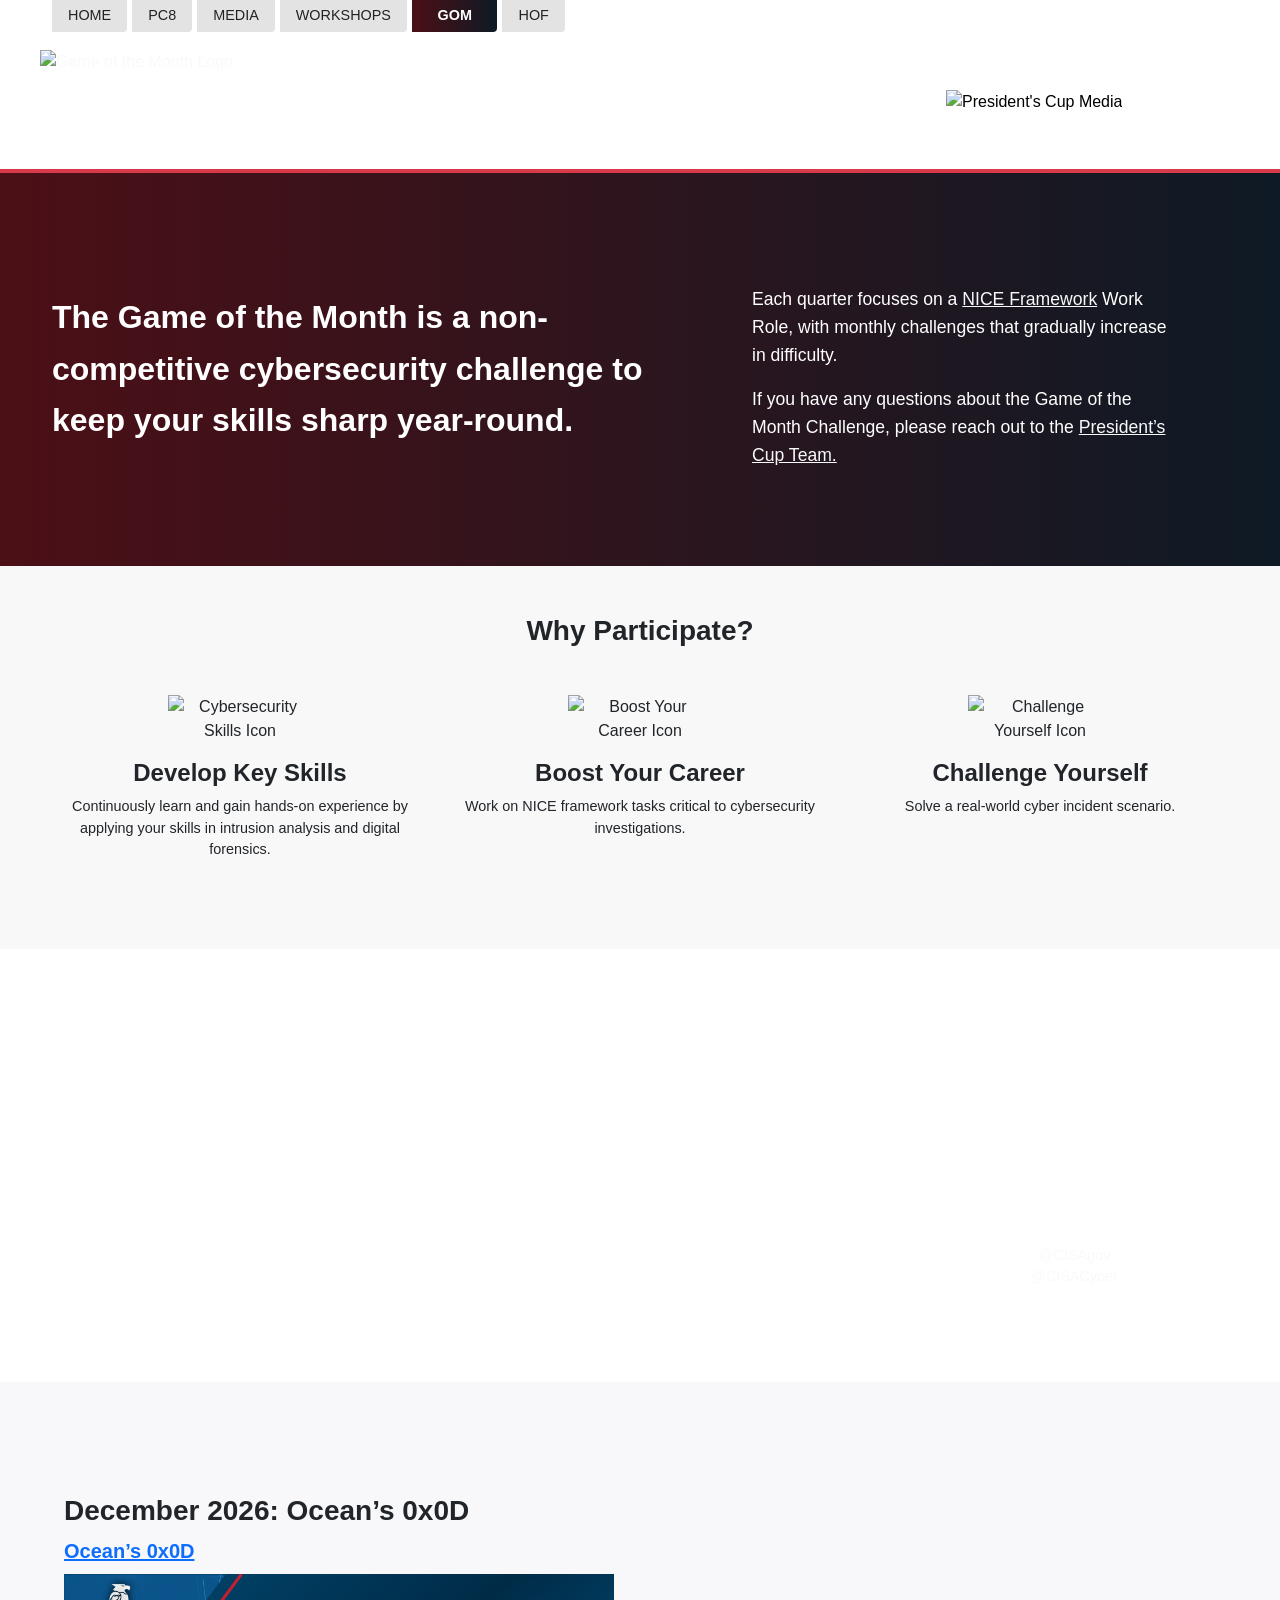
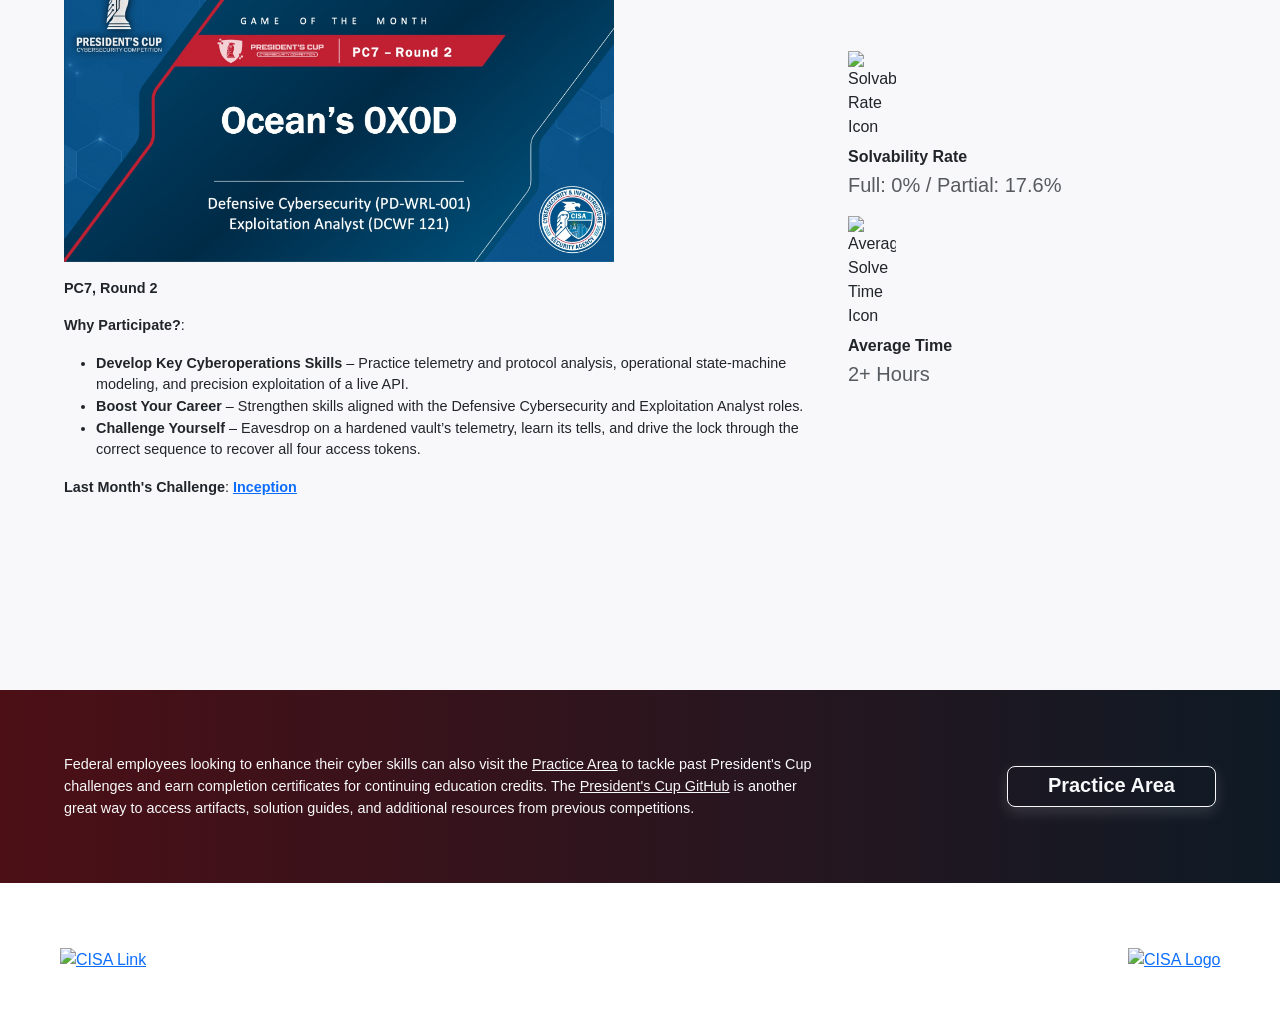
==== commit 46477767: "Correct December Game of the Month work roles" ====
--- a/game-of-the-month/index.html
+++ b/game-of-the-month/index.html
@@ -185,13 +185,13 @@
                                     PC7, Round 2
                                     <span class="d-none">
                                         /
-                                        Defensive Cybersecurity (PD-WRL-001) / Software Security Assessment (DD-WRL-005)
+                                        Defensive Cybersecurity (PD-WRL-001) / Exploitation Analyst (DCWF 121)
                                     </span>
                                 </p>
                                 <p><b>Why Participate?</b>:
                                     <ul>
                                         <li><b>Develop Key Cyberoperations Skills</b> – Practice telemetry and protocol analysis, operational state-machine modeling, and precision exploitation of a live API.</li>
-                                        <li><b>Boost Your Career</b> – Strengthen skills aligned with the Defensive Cybersecurity and Software Security Assessment roles.</li>
+                                        <li><b>Boost Your Career</b> – Strengthen skills aligned with the Defensive Cybersecurity and Exploitation Analyst roles.</li>
                                         <li><b>Challenge Yourself</b> – Eavesdrop on a hardened vault’s telemetry, learn its tells, and drive the lock through the correct sequence to recover all four access tokens.</li>
                                     </ul>
                                 </p>
